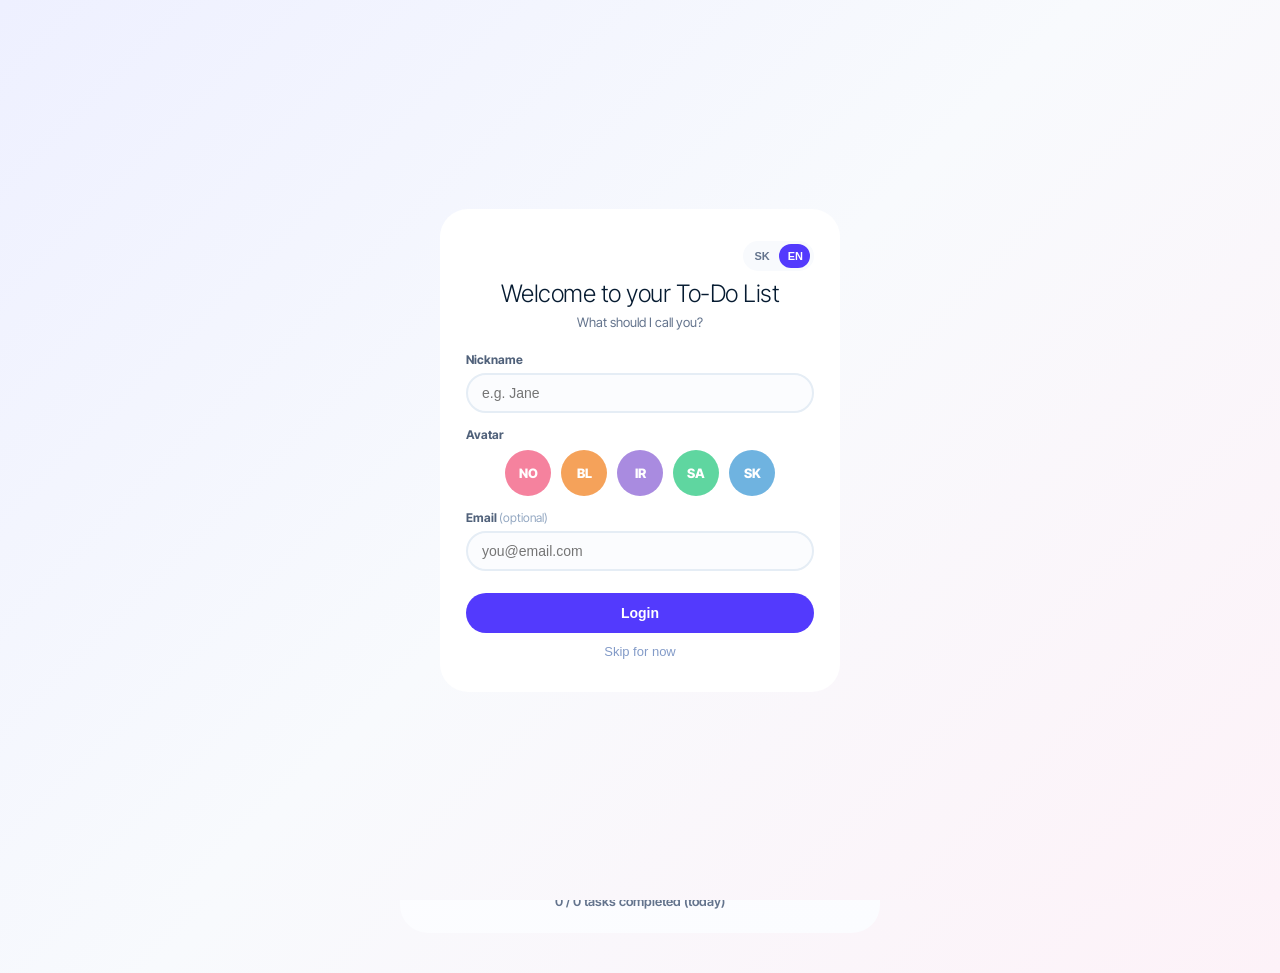
==== todo-tracker/html/index.html @ 7a8f99da "Add a "+ Add task" button to the Calendar day preview Selecting a day in Calendar view previously on" ====
<!DOCTYPE html>
<html lang="sk">
<head>
<meta charset="UTF-8">
<meta name="viewport" content="width=device-width, initial-scale=1.0">
<title>To-Do List</title>
<link rel="icon" type="image/svg+xml" href="favicon.svg">
<link rel="preconnect" href="https://fonts.googleapis.com">
<link rel="preconnect" href="https://fonts.gstatic.com" crossorigin>
<link href="https://fonts.googleapis.com/css2?family=Inter+Tight:wght@300;400;500;600;700&display=swap" rel="stylesheet">
<link rel="stylesheet" href="../css/style.css">
</head>
<body>

<!-- Uvítacia obrazovka - zobrazí sa vždy pri otvorení appky -->
<div class="welcome-overlay" id="welcomeOverlay">
  <div class="welcome-card">
    <div class="lang-toggle lang-toggle-welcome">
      <button type="button" class="lang-btn" data-lang="sk">SK</button>
      <button type="button" class="lang-btn active" data-lang="en">EN</button>
    </div>
    <div class="welcome-avatar-preview empty" id="welcomeAvatarPreview"></div>
    <h2 data-i18n="welcomeTitle">Vitaj v To-Do zozname</h2>
    <p data-i18n="welcomeSubtitle">Ako ťa mám volať?</p>

    <div class="recent-logins" id="recentLoginsBox" style="display:none;">
      <div class="recent-logins-label" data-i18n="recentLogins">Posledné prihlásenia</div>
      <div class="recent-logins-list" id="recentLoginsList"></div>
    </div>

    <div class="field-label" data-i18n="fieldNickname">Prezývka</div>
    <input type="text" class="text-field" id="welcomeNickname" data-i18n-placeholder="nicknamePlaceholder" placeholder="napr. Janka">

    <div class="field-label" data-i18n="fieldAvatar">Postavička</div>
    <div class="avatar-options" id="welcomeAvatarOptions"></div>

    <div class="field-label"><span data-i18n="fieldEmail">Email</span> <span class="optional-tag" data-i18n="optionalTag">(voliteľné)</span></div>
    <input type="email" class="text-field" id="welcomeEmail" data-i18n-placeholder="emailPlaceholder" placeholder="tvoj@email.sk">

    <button class="primary-btn" id="welcomeContinueBtn" data-i18n="continueBtn">Pokračovať</button>
    <button class="text-link-btn" id="welcomeSkipBtn" data-i18n="skipBtn">Preskočiť zatiaľ</button>
  </div>
</div>

<div class="app">
  <div class="top-bar">
    <div class="top-bar-profile">
      <div class="top-bar-avatar" id="topBarAvatar">TY</div>
      <div class="top-bar-greeting"><span data-i18n="greetingHi">Ahoj</span><strong id="topBarName">Ty</strong></div>
    </div>
    <div class="lang-toggle" id="langToggle">
      <button type="button" class="lang-btn active" data-lang="sk">SK</button>
      <button type="button" class="lang-btn" data-lang="en">EN</button>
    </div>
    <div class="burger-wrap">
      <button class="burger-btn" id="burgerBtn"><span></span><span></span><span></span></button>
      <div class="burger-menu" id="burgerMenu">
        <button type="button" class="burger-menu-item" id="menuProfileBtn" data-i18n="menuMyProfile">Môj profil</button>
        <button type="button" class="burger-menu-item" id="menuLogoutBtn" data-i18n="menuLogout">Odhlásiť sa</button>
      </div>
    </div>
  </div>

  <h1 data-i18n="appTitle">Môj To-Do zoznam</h1>

  <div class="tabs">
    <button class="tab-btn active" data-tab="list" data-i18n="tabList">Zoznam</button>
    <button class="tab-btn" data-tab="calendar" data-i18n="tabCalendar">Kalendár</button>
    <button class="tab-btn" data-tab="badges" data-i18n="tabBadges">Prehľad</button>
  </div>

  <div class="view active" id="view-list">
    <div class="input-row">
      <input type="text" id="taskInput" data-i18n-placeholder="taskInputPlaceholder" placeholder="Napíš novú úlohu...">
      <button type="button" class="mic-btn" id="micBtn" data-i18n-title="micTitle" title="Hlasové pridanie úlohy">
        <svg viewBox="0 0 24 24"><path d="M12 15a3 3 0 0 0 3-3V6a3 3 0 0 0-6 0v6a3 3 0 0 0 3 3z"/><path d="M19 11a7 7 0 0 1-14 0"/><line x1="12" y1="18" x2="12" y2="22"/></svg>
      </button>
      <input type="date" id="dateInput">
    </div>

    <button type="button" class="more-options-toggle" id="moreOptionsToggle" data-i18n="moreOptionsShow">+ Priorita, tag, poznámka</button>

    <div class="more-options" id="moreOptionsBox">
      <div class="more-options-row">
        <select class="priority-select" id="prioritySelect">
          <option value="low" data-i18n="priorityLow">Nízka priorita</option>
          <option value="medium" selected data-i18n="priorityMedium">Stredná priorita</option>
          <option value="high" data-i18n="priorityHigh">Vysoká priorita</option>
        </select>
        <input type="text" class="tag-input" id="tagInput" data-i18n-placeholder="tagPlaceholder" placeholder="Tag (napr. práca)">
      </div>
      <textarea class="notes-textarea" id="notesInput" data-i18n-placeholder="notesPlaceholder" placeholder="Poznámka k úlohe (voliteľné)"></textarea>
    </div>

    <div class="recurrence-row">
      <select class="recurrence-select" id="recurrenceSelect">
        <option value="none" data-i18n="recurrenceNone">Bez opakovania</option>
        <option value="daily" data-i18n="recurrenceDaily">Každý deň</option>
        <option value="weekly" data-i18n="recurrenceWeekly">Raz týždenne (rovnaký deň)</option>
        <option value="custom" data-i18n="recurrenceCustom">Vlastné dni</option>
      </select>
    </div>

    <div class="custom-days-row" id="customDaysRow">
      <button type="button" class="day-chip" data-day="1" data-i18n="dayMon">Po</button>
      <button type="button" class="day-chip" data-day="2" data-i18n="dayTue">Ut</button>
      <button type="button" class="day-chip" data-day="3" data-i18n="dayWed">St</button>
      <button type="button" class="day-chip" data-day="4" data-i18n="dayThu">Št</button>
      <button type="button" class="day-chip" data-day="5" data-i18n="dayFri">Pi</button>
      <button type="button" class="day-chip" data-day="6" data-i18n="daySat">So</button>
      <button type="button" class="day-chip" data-day="0" data-i18n="daySun">Ne</button>
    </div>

    <button id="addBtn" data-i18n="addBtn">Pridať</button>

    <div class="quick-suggestions" id="quickSuggestions"></div>

    <div class="custom-chip-form" id="customChipForm">
      <input type="text" class="subtask-add-input" id="customChipInput" data-i18n-placeholder="customChipPlaceholder" placeholder="napr. Zalej kvety">
      <select class="edit-priority-select" id="customChipPrioritySelect">
        <option value="low" data-i18n="priorityLow">Nízka priorita</option>
        <option value="medium" selected data-i18n="priorityMedium">Stredná priorita</option>
        <option value="high" data-i18n="priorityHigh">Vysoká priorita</option>
      </select>
      <button type="button" class="subtask-add-btn" id="customChipSaveBtn" data-i18n="subtaskAdd">Pridať</button>
      <button type="button" class="text-link-btn custom-chip-cancel-btn" id="customChipCancelBtn" data-i18n="cancelBtn">Zrušiť</button>
    </div>

    <div class="search-row">
      <input type="text" class="search-input" id="searchInput" data-i18n-placeholder="searchPlaceholder" placeholder="Hľadať v úlohách...">
    </div>

    <div class="day-nav" id="dayNav">
      <button type="button" id="prevDayBtn" data-i18n-arialabel="prevDay" aria-label="Predchádzajúci deň">‹</button>
      <span id="dayNavLabel">Dnes</span>
      <button type="button" id="nextDayBtn" data-i18n-arialabel="nextDay" aria-label="Nasledujúci deň">›</button>
    </div>

    <div class="filters-row">
      <div class="filters">
        <button class="filter-btn active" data-filter="all" data-i18n="filterAll">Všetky</button>
        <button class="filter-btn" data-filter="active" data-i18n="filterActive">Aktívne</button>
        <button class="filter-btn" data-filter="done" data-i18n="filterDone">Hotové</button>
      </div>

      <div class="advanced-filter-wrap">
        <button type="button" class="advanced-filter-btn" id="advancedFilterBtn" data-i18n-title="advancedFilterTitle" title="Ďalšie filtre">
          <svg viewBox="0 0 16 16" fill="currentColor"><path d="M1.5 1.5A.5.5 0 0 1 2 1h12a.5.5 0 0 1 .5.5v2a.5.5 0 0 1-.128.334L10 8.692V13.5a.5.5 0 0 1-.342.474l-3 1A.5.5 0 0 1 6 14.5V8.692L1.628 3.834A.5.5 0 0 1 1.5 3.5v-2z"/></svg>
          <span class="filter-badge" id="filterBadgeCount" style="display:none;"></span>
        </button>

        <div class="advanced-filter-menu" id="advancedFilterMenu">
          <div class="filter-section-title" data-i18n="filterSortLabel">Zoradenie</div>
          <div class="filter-sort-options" id="filterSortOptions">
            <button type="button" class="filter-sort-btn" data-sort="newest" data-i18n="sortNewest">Najnovšie</button>
            <button type="button" class="filter-sort-btn" data-sort="oldest" data-i18n="sortOldest">Najstaršie</button>
          </div>

          <div class="filter-section-title" data-i18n="filterPriorityLabel">Priorita</div>
          <div class="filter-checkbox-list" id="filterPriorityOptions">
            <label class="filter-checkbox-row"><input type="checkbox" value="high"><span data-i18n="priorityHigh">Vysoká priorita</span></label>
            <label class="filter-checkbox-row"><input type="checkbox" value="medium"><span data-i18n="priorityMedium">Stredná priorita</span></label>
            <label class="filter-checkbox-row"><input type="checkbox" value="low"><span data-i18n="priorityLow">Nízka priorita</span></label>
          </div>

          <div class="filter-section-title" data-i18n="filterTagsLabel">Tagy</div>
          <div class="filter-checkbox-list" id="filterTagOptions"></div>

          <button type="button" class="filter-clear-btn" id="filterClearBtn" data-i18n="clearFiltersBtn">Zrušiť filtre</button>
        </div>
      </div>
    </div>

    <div class="bulk-actions">
      <button type="button" class="bulk-btn" id="bulkAllBtn" data-i18n="bulkAllBtn">Všetky</button>
      <span class="bulk-divider">/</span>
      <button type="button" class="bulk-btn" id="bulkNoneBtn" data-i18n="bulkNoneBtn">Žiadne</button>
    </div>

    <ul id="taskList"></ul>

    <div class="stats" id="stats"></div>
  </div>

  <div class="view" id="view-calendar">
    <div class="cal-header">
      <button id="prevMonth">‹</button>
      <span id="calMonthLabel"></span>
      <button id="nextMonth">›</button>
    </div>
    <div class="cal-grid" id="calGrid"></div>
    <div class="cal-legend">
      <span><span class="legend-dot" style="background:#a8e6c9;"></span><span data-i18n="calLegendFull">Celý deň splnený</span></span>
      <span><span class="legend-dot" style="background:#e8e9ff;"></span><span data-i18n="calLegendPartial">Čiastočne splnený</span></span>
    </div>

    <div class="cal-day-preview" id="calDayPreview">
      <div class="cal-day-preview-header">
        <div class="cal-day-preview-label" id="calDayPreviewLabel"></div>
        <button type="button" class="cal-day-add-btn" id="calDayAddBtn" data-i18n="calAddTask">+ Pridať úlohu</button>
      </div>
      <ul class="cal-day-preview-list" id="calDayPreviewList"></ul>
    </div>
  </div>

  <div class="view" id="view-badges">
    <div class="rings-summary">
      <svg viewBox="0 0 96 96">
        <circle class="ring-track" cx="48" cy="48" r="42" stroke="#d7f5e6" />
        <circle class="ring-progress" id="ringToday" cx="48" cy="48" r="42" stroke="#2ecc82" />
        <circle class="ring-track" cx="48" cy="48" r="30" stroke="#ffe9d6" />
        <circle class="ring-progress" id="ringStreak" cx="48" cy="48" r="30" stroke="#f5a25a" />
        <circle class="ring-track" cx="48" cy="48" r="18" stroke="#e6ddfa" />
        <circle class="ring-progress" id="ringTotal" cx="48" cy="48" r="18" stroke="#a98be0" />
      </svg>
      <div class="rings-legend">
        <div class="rings-legend-item">
          <span class="rings-legend-dot" style="background:#2ecc82;"></span>
          <span data-i18n="ringsToday">Dnešné úlohy</span>
          <span class="rings-legend-value" id="legendToday">0/0</span>
        </div>
        <div class="rings-legend-item">
          <span class="rings-legend-dot" style="background:#f5a25a;"></span>
          <span data-i18n="ringsStreak">Séria dní v rade</span>
          <span class="rings-legend-value" id="legendStreak">0</span>
        </div>
        <div class="rings-legend-item">
          <span class="rings-legend-dot" style="background:#a98be0;"></span>
          <span data-i18n="ringsTotal">Splnené spolu</span>
          <span class="rings-legend-value" id="legendTotal">0</span>
        </div>
      </div>
    </div>
    <p class="rings-note" data-i18n="ringsNote">Séria dní v rade = koľko dní po sebe máš úplne všetky úlohy splnené.</p>

    <div class="success-stats">
      <div class="success-card">
        <div class="success-value" id="weeklySuccessValue">–</div>
        <div class="success-label" data-i18n="successWeekly">Úspešnosť za týždeň</div>
      </div>
      <div class="success-card">
        <div class="success-value" id="monthlySuccessValue">–</div>
        <div class="success-label" data-i18n="successMonthly">Úspešnosť za mesiac</div>
      </div>
    </div>

    <div class="badges-grid" id="badgesGrid"></div>

    <div class="heatmap-section">
      <div class="heatmap-title" data-i18n="heatmapTitle">Aktivita za posledných 14 dní</div>
      <div class="heatmap-subtitle" data-i18n="heatmapSubtitle">Výška stĺpca = koľko % úloh si v ten deň splnila.</div>

      <div class="activity-chart" id="activityChart"></div>
      <div class="activity-labels" id="activityLabels"></div>

      <div class="heatmap-legend">
        <span data-i18n="heatmapLess">menej</span>
        <span class="activity-bar" style="height:12px;"></span>
        <span class="activity-bar level-1" style="height:12px;"></span>
        <span class="activity-bar level-2" style="height:12px;"></span>
        <span class="activity-bar level-3" style="height:12px;"></span>
        <span data-i18n="heatmapMore">viac</span>
      </div>
    </div>
  </div>
</div>

<!-- Settings panel - otvára sa cez burger menu -->
<div class="settings-overlay" id="settingsOverlay">
  <div class="settings-panel">
    <div class="settings-header">
      <h3 data-i18n="settingsTitle">Nastavenia profilu</h3>
      <button class="close-btn" id="settingsCloseBtn">✕</button>
    </div>

    <div class="welcome-avatar-preview" id="settingsAvatarPreview" style="margin-top: 14px;">TY</div>

    <div class="field-label" data-i18n="fieldNickname">Prezývka</div>
    <input type="text" class="text-field" id="settingsNickname" data-i18n-placeholder="nicknamePlaceholder" placeholder="napr. Janka">

    <div class="field-label" data-i18n="fieldAvatar">Postavička</div>
    <div class="avatar-options" id="settingsAvatarOptions"></div>

    <div class="field-label"><span data-i18n="fieldBirthday">Dátum narodenia</span> <span class="optional-tag" data-i18n="optionalTag">(voliteľné)</span></div>
    <input type="date" class="text-field" id="settingsBirthday">

    <div class="field-label"><span data-i18n="fieldGender">Pohlavie</span> <span class="optional-tag" data-i18n="optionalTag">(voliteľné)</span></div>
    <div class="gender-options" id="settingsGenderOptions">
      <button type="button" class="gender-btn" data-gender="male" data-i18n="genderMale">Muž</button>
      <button type="button" class="gender-btn" data-gender="female" data-i18n="genderFemale">Žena</button>
    </div>

    <div class="field-label"><span data-i18n="fieldEmail">Email</span> <span class="optional-tag" data-i18n="optionalTag">(voliteľné)</span></div>
    <input type="email" class="text-field" id="settingsEmail" data-i18n-placeholder="emailPlaceholder" placeholder="tvoj@email.sk">

    <button class="primary-btn" id="settingsSaveBtn" data-i18n="settingsSave">Uložiť</button>
  </div>
</div>

<div id="toastContainer"></div>

<!-- Mini animácia pri opätovnom prihlásení už známeho profilu -->
<div class="welcome-back-banner" id="welcomeBackBanner">
  <div class="welcome-back-card">
    <div class="welcome-back-avatar" id="welcomeBackAvatar"></div>
    <div class="welcome-back-text" id="welcomeBackText"></div>
  </div>
</div>

<script src="../js/script.js"></script>

</body>
</html>
---- todo-tracker/css/style.css ----
* {
    box-sizing: border-box;
  }

  /* Jemné, rýchle prechody na všetkých interaktívnych a kartových prvkoch.
     Zámerne krátke (120-180ms) a bez "odrazu", nech appka pôsobí plynulo, nie hravo-prehnane. */
  button, .quick-chip, .day-chip, .filter-btn, .tab-btn, .avatar-option,
  .badge, li.task, .cal-day, .success-card, .recent-login-item,
  .text-field, .search-input, .priority-select, .tag-input, .notes-textarea,
  .recurrence-select {
    transition: background-color 0.15s ease, border-color 0.15s ease,
                color 0.15s ease, transform 0.12s ease, box-shadow 0.15s ease;
  }

  button {
    cursor: pointer;
  }

  button:active {
    transform: scale(0.96);
  }

  .quick-chip:hover, .day-chip:hover {
    transform: translateY(-1px);
  }

  .filter-btn:hover, .tab-btn:hover {
    transform: translateY(-1px);
  }

  li.task:hover {
    border-color: #c7d2e0;
  }

  /* Jemné zjavenie obsahu pri prepnutí záložky */
  .view.active {
    animation: viewFadeIn 0.22s ease;
  }

  @keyframes viewFadeIn {
    from { opacity: 0; transform: translateY(6px); }
    to   { opacity: 1; transform: translateY(0); }
  }

  /* Jemné zjavenie riadku úlohy pri vykreslení zoznamu */
  li.task {
    animation: taskFadeIn 0.2s ease;
  }

  @keyframes taskFadeIn {
    from { opacity: 0; transform: translateY(-3px); }
    to   { opacity: 1; transform: translateY(0); }
  }

  body {
    font-family: 'Inter Tight', 'Segoe UI', Arial, sans-serif;
    background: linear-gradient(135deg, #eef0ff 0%, #f8fafd 50%, #fdf2f8 100%);
    margin: 0;
    padding: 40px 16px;
    display: flex;
    justify-content: center;
    min-height: 100vh;
  }

  .app {
    background: linear-gradient(160deg, #ffffff 0%, #fbfcff 100%);
    width: 100%;
    max-width: 480px;
    border-radius: 28px;
    padding: 24px;
    height: fit-content;
  }

  h1 {
    text-align: center;
    color: #061b31;
    margin-bottom: 20px;
    font-size: 26px;
    font-weight: 300;
    letter-spacing: -0.02em;
  }

  .tabs {
    position: relative;
    display: flex;
    gap: 4px;
    margin-bottom: 20px;
    background: #f8fafd;
    padding: 4px;
    border-radius: 999px;
  }

  .tab-btn {
    position: relative;
    z-index: 1;
    flex: 1;
    min-width: 0;
    padding: 10px 4px;
    border: none;
    background: transparent;
    border-radius: 999px;
    cursor: pointer;
    font-size: 13px;
    font-weight: 600;
    color: #64748d;
    white-space: nowrap;
    overflow: hidden;
    text-overflow: ellipsis;
    transition: all 0.2s;
  }

  @media (max-width: 360px) {
    .tab-btn {
      font-size: 12px;
    }
  }

  .tab-btn.active {
    color: white;
  }

  /* Posuvná "pilulka" - animovaný farebný podklad, ktorý sa pri prepnutí plynulo
     presunie/zmení veľkosť na novo aktívne tlačidlo namiesto okamžitého skoku farby
     na dvoch rôznych tlačidlách naraz. Pozícia/veľkosť sa nastavuje z JS (script.js). */
  .segment-pill {
    position: absolute;
    top: 0;
    left: 0;
    z-index: 0;
    border-radius: 999px;
    background: #533afd;
    opacity: 0;
    pointer-events: none;
    transition: transform 0.28s cubic-bezier(0.4, 0, 0.2, 1),
                width 0.28s cubic-bezier(0.4, 0, 0.2, 1),
                height 0.28s cubic-bezier(0.4, 0, 0.2, 1),
                opacity 0.15s ease;
  }

  .filters .segment-pill {
    background: #ffd6e0;
  }

  .view { display: none; }
  .view.active { display: block; }

  .input-row {
    display: flex;
    flex-wrap: wrap;
    align-items: center;
    gap: 8px;
    margin-bottom: 16px;
  }

  #taskInput {
    flex: 1 1 100%;
    min-width: 0;
    height: 42px;
    padding: 0 14px;
    border: 2px solid #e5edf5;
    border-radius: 20px;
    font-size: 14px;
    background: #fbfcfe;
  }

  #taskInput:focus {
    outline: none;
    border-color: #533afd;
  }

  #dateInput {
    flex: 1 1 auto;
    height: 42px;
    padding: 0 10px;
    border: 2px solid #e5edf5;
    border-radius: 20px;
    font-size: 13px;
    background: #fbfcfe;
    color: #50617a;
  }

  #dateInput:focus {
    outline: none;
    border-color: #533afd;
  }

  #addBtn {
    display: block;
    width: 100%;
    height: 46px;
    background: #a8e6c9;
    color: #1f9d6c;
    border: none;
    padding: 0 18px;
    border-radius: 999px;
    cursor: pointer;
    font-size: 15px;
    font-weight: 700;
    margin: 14px 0 16px;
  }

  #addBtn:hover {
    background: #8fdbb8;
  }

  .filters-row {
    display: flex;
    align-items: center;
    gap: 8px;
    margin-bottom: 16px;
  }

  .filters {
    position: relative;
    display: flex;
    gap: 8px;
    flex: 1;
    min-width: 0;
  }

  /* --- Doplnkový filter (zoradenie, priorita, tagy) --- */
  .advanced-filter-wrap {
    position: relative;
    flex-shrink: 0;
  }

  .advanced-filter-btn {
    position: relative;
    width: 42px;
    height: 42px;
    border: 2px solid #e5edf5;
    background: #fbfcfe;
    border-radius: 14px;
    color: #64748d;
    cursor: pointer;
    display: flex;
    align-items: center;
    justify-content: center;
  }

  .advanced-filter-btn:hover {
    color: #061b31;
  }

  .advanced-filter-btn svg {
    width: 16px;
    height: 16px;
    fill: currentColor;
  }

  .advanced-filter-btn.has-active {
    border-color: #533afd;
    color: #533afd;
  }

  .filter-badge {
    position: absolute;
    top: -4px;
    right: -4px;
    min-width: 16px;
    height: 16px;
    padding: 0 3px;
    border-radius: 999px;
    background: #533afd;
    color: #ffffff;
    font-size: 10px;
    font-weight: 700;
    display: flex;
    align-items: center;
    justify-content: center;
  }

  .advanced-filter-menu {
    display: none;
    position: absolute;
    top: 48px;
    right: 0;
    background: #ffffff;
    border: 1px solid #e5edf5;
    border-radius: 20px;
    padding: 14px;
    min-width: 200px;
    z-index: 150;
    flex-direction: column;
    gap: 4px;
  }

  .advanced-filter-menu.open {
    display: flex;
  }

  .filter-section-title {
    text-align: left;
    font-size: 12px;
    font-weight: 700;
    color: #50617a;
    margin: 14px 0 6px;
  }

  .filter-section-title:first-child {
    margin-top: 0;
  }

  .filter-sort-options {
    display: flex;
    gap: 6px;
  }

  .filter-sort-btn {
    flex: 1;
    padding: 7px 8px;
    border: 2px solid #e5edf5;
    background: #fbfcfe;
    border-radius: 999px;
    cursor: pointer;
    font-size: 11px;
    font-weight: 600;
    color: #64748d;
  }

  .filter-sort-btn.selected {
    background: #533afd;
    border-color: #533afd;
    color: #ffffff;
  }

  .filter-checkbox-list {
    display: flex;
    flex-direction: column;
    gap: 6px;
  }

  .filter-checkbox-row {
    display: flex;
    align-items: center;
    gap: 8px;
    font-size: 13px;
    color: #061b31;
    cursor: pointer;
  }

  .filter-checkbox-row input {
    width: 16px;
    height: 16px;
    accent-color: #533afd;
    cursor: pointer;
    flex-shrink: 0;
  }

  .filter-empty-note {
    font-size: 12px;
    color: #839bc8;
  }

  .filter-clear-btn {
    background: none;
    border: none;
    color: #839bc8;
    font-size: 12px;
    font-weight: 600;
    cursor: pointer;
    text-align: left;
    padding: 10px 0 0;
    margin-top: 6px;
    border-top: 1px solid #e5edf5;
  }

  .filter-clear-btn:hover {
    color: #061b31;
  }

  /* --- Rýchle nápady (quick-add chipy) --- */
  .quick-suggestions {
    display: flex;
    flex-wrap: wrap;
    gap: 6px;
    margin-bottom: 14px;
  }

  .quick-chip {
    background: #f8fafd;
    border: 1px solid #e5edf5;
    color: #50617a;
    font-size: 12px;
    font-weight: 600;
    padding: 6px 10px;
    border-radius: 20px;
    cursor: pointer;
    white-space: nowrap;
  }

  .quick-chip:hover {
    background: #e5edf5;
  }

  .quick-chip-add {
    background: #f8f7ff;
    border-style: dashed;
    border-color: #c9c2fb;
    color: #533afd;
  }

  .quick-chip-add:hover {
    background: #e8e9ff;
  }

  /* Vlastný nápad - obal drží pilulkový vzhľad ako .quick-chip, vnútri je klikateľný
     text (pridá úlohu) a samostatné ✕ tlačidlo (zmaže nápad) - nie je to button v buttone. */
  .quick-chip-wrap {
    display: inline-flex;
    align-items: center;
    gap: 4px;
    background: #f8fafd;
    border: 1px solid #e5edf5;
    border-radius: 20px;
    padding: 6px 6px 6px 10px;
  }

  .quick-chip-wrap:hover {
    background: #e5edf5;
  }

  .quick-chip-label {
    font-size: 12px;
    font-weight: 600;
    color: #50617a;
    cursor: pointer;
    white-space: nowrap;
  }

  .quick-chip-delete {
    background: none;
    border: none;
    color: #839bc8;
    font-size: 11px;
    line-height: 1;
    cursor: pointer;
    padding: 3px;
    border-radius: 50%;
  }

  .quick-chip-delete:hover {
    background: #ffe1e6;
    color: #d64550;
  }

  .custom-chip-form {
    display: none;
    align-items: center;
    flex-wrap: wrap;
    gap: 6px;
    margin-bottom: 14px;
  }

  .custom-chip-form.visible {
    display: flex;
  }

  .custom-chip-form .subtask-add-input {
    flex: 1;
    min-width: 140px;
  }

  .custom-chip-form .edit-priority-select {
    flex: 0 1 auto;
  }

  .custom-chip-cancel-btn {
    margin-top: 0;
  }

  /* --- Opakovanie úlohy --- */
  .recurrence-row {
    display: flex;
    gap: 8px;
    margin-bottom: 10px;
  }

  .recurrence-select {
    flex: 1;
    padding: 9px 10px;
    border: 2px solid #e5edf5;
    border-radius: 20px;
    font-size: 13px;
    background: #fbfcfe;
    color: #50617a;
  }

  .recurrence-select:focus {
    outline: none;
    border-color: #533afd;
  }

  .custom-days-row {
    display: none;
    flex-wrap: wrap;
    gap: 6px;
    margin-bottom: 14px;
  }

  .custom-days-row.visible {
    display: flex;
  }

  .day-chip {
    width: 42px;
    height: 42px;
    border-radius: 14px;
    border: 2px solid #e5edf5;
    background: #fbfcfe;
    color: #64748d;
    font-size: 12px;
    font-weight: 700;
    cursor: pointer;
  }

  .day-chip.selected {
    background: #533afd;
    border-color: #533afd;
    color: #ffffff;
  }

  .filter-btn {
    position: relative;
    z-index: 1;
    flex: 1;
    padding: 8px;
    border: 2px solid #e5edf5;
    background: #fbfcfe;
    border-radius: 999px;
    cursor: pointer;
    font-size: 13px;
    color: #64748d;
    font-weight: 600;
  }

  .filter-btn.active {
    background: transparent;
    color: #b5495b;
    border-color: transparent;
  }

  /* --- Hromadné označenie/zrušenie zobrazených úloh --- */
  .bulk-actions {
    display: flex;
    align-items: center;
    justify-content: flex-end;
    gap: 4px;
    margin-bottom: 8px;
  }

  .bulk-btn {
    background: none;
    border: none;
    color: #64748d;
    font-size: 11px;
    font-weight: 700;
    cursor: pointer;
    padding: 6px 8px;
    border-radius: 999px;
  }

  .bulk-btn:hover {
    background: #f8fafd;
    color: #061b31;
  }

  .bulk-btn:disabled {
    color: #a8b7cc;
    cursor: not-allowed;
    background: none;
  }

  .bulk-divider {
    color: #a8b7cc;
    font-size: 11px;
    font-weight: 700;
  }

  ul#taskList {
    list-style: none;
    padding: 0;
    margin: 0;
  }

  li.task {
    display: flex;
    align-items: center;
    gap: 10px;
    padding: 12px 10px;
    border-radius: 16px;
    margin-bottom: 8px;
    background: #f8fafd;
    border: 1px solid #e5edf5;
  }

  li.task.done {
    background: #eafaf3;
    border-color: #c8f2e0;
  }

  li.task.done .task-text {
    text-decoration: line-through;
    color: #7ec9a8;
  }

  .task-text {
    flex: 1;
    min-width: 90px;
    font-size: 14px;
    word-break: break-word;
    color: #061b31;
  }

  .checkbox {
    width: 24px;
    height: 24px;
    cursor: pointer;
    accent-color: #a8e6c9;
    flex-shrink: 0;
  }

  .delete-btn {
    background: none;
    border: none;
    color: #f4a6b7;
    cursor: pointer;
    font-size: 18px;
    padding: 8px 10px;
  }

  .delete-btn:hover {
    color: #e8798f;
  }

  .empty-msg {
    text-align: center;
    color: #839bc8;
    font-size: 14px;
    padding: 24px 0;
  }

  .stats {
    margin-top: 16px;
    text-align: center;
    font-size: 13px;
    color: #64748d;
    font-weight: 600;
  }

  .cal-header {
    display: flex;
    align-items: center;
    justify-content: space-between;
    margin-bottom: 16px;
  }

  .cal-header button {
    border: none;
    background: #f8fafd;
    color: #64748d;
    width: 40px;
    height: 40px;
    border-radius: 14px;
    cursor: pointer;
    font-size: 16px;
    font-weight: 700;
  }

  .cal-header button:hover {
    background: #e5edf5;
  }

  #calMonthLabel {
    font-weight: 700;
    color: #64748d;
    font-size: 15px;
  }

  .cal-grid {
    display: grid;
    grid-template-columns: repeat(7, 1fr);
    gap: 6px;
  }

  .cal-dow {
    text-align: center;
    font-size: 11px;
    color: #839bc8;
    font-weight: 700;
    padding-bottom: 4px;
  }

  .cal-day {
    aspect-ratio: 1;
    display: flex;
    align-items: center;
    justify-content: center;
    border-radius: 14px;
    font-size: 13px;
    font-weight: 600;
    color: #50617a;
    background: #f8fafd;
    border: 1px solid #e5edf5;
    position: relative;
    cursor: pointer;
  }

  .cal-day:hover {
    background: #e5edf5;
  }

  .cal-day.empty {
    background: transparent;
    border: none;
    cursor: default;
  }

  .cal-day.empty:hover {
    background: transparent;
  }

  .cal-day.today {
    border: 2px solid #533afd;
  }

  .cal-day.selected {
    box-shadow: 0 0 0 2px #64748d inset;
  }

  .cal-day.all-done {
    background: #a8e6c9;
    color: #1f9d6c;
    border-color: #a8e6c9;
  }

  .cal-day.partial {
    background: #e8e9ff;
    color: #533afd;
    border-color: #e8e9ff;
  }

  .cal-legend {
    display: flex;
    justify-content: center;
    gap: 16px;
    margin-top: 16px;
    font-size: 12px;
    color: #64748d;
  }

  .legend-dot {
    display: inline-block;
    width: 10px;
    height: 10px;
    border-radius: 3px;
    margin-right: 4px;
    vertical-align: middle;
  }

  /* --- Náhľad úloh pre vybraný deň v Calendar view (len na čítanie, klik prenesie do Zoznamu) --- */
  .cal-day-preview {
    display: none;
    margin-top: 18px;
    scroll-margin-top: 16px;
  }

  .cal-day-preview.visible {
    display: block;
  }

  .cal-day-preview-header {
    display: flex;
    align-items: center;
    justify-content: space-between;
    gap: 8px;
    margin-bottom: 8px;
  }

  .cal-day-preview-label {
    font-size: 13px;
    font-weight: 700;
    color: #64748d;
  }

  .cal-day-add-btn {
    background: #533afd;
    color: #ffffff;
    border: none;
    padding: 6px 12px;
    border-radius: 999px;
    font-size: 12px;
    font-weight: 700;
    cursor: pointer;
    flex-shrink: 0;
  }

  .cal-day-add-btn:hover {
    background: #4930d1;
  }

  .cal-day-preview-list {
    list-style: none;
    padding: 0;
    margin: 0;
    display: flex;
    flex-direction: column;
    gap: 6px;
  }

  .cal-day-preview-item {
    position: relative;
    padding: 7px 10px 7px 14px;
    border-radius: 14px;
    background: #f8fafd;
    border: 1px solid #e5edf5;
    font-size: 13px;
    color: #061b31;
    cursor: pointer;
    white-space: nowrap;
    overflow: hidden;
    text-overflow: ellipsis;
  }

  .cal-day-preview-item:hover {
    background: #e5edf5;
  }

  .cal-day-preview-item::before {
    content: '';
    position: absolute;
    left: 0;
    top: 6px;
    bottom: 6px;
    width: 4px;
    border-radius: 2px;
    background: #c7d2e0;
  }

  .cal-day-preview-item.priority-high::before { background: #7c3aed; }
  .cal-day-preview-item.priority-medium::before { background: #a78bfa; }
  .cal-day-preview-item.priority-low::before { background: #ddd6fe; }

  .cal-day-preview-item.done {
    text-decoration: line-through;
    color: #7ec9a8;
  }

  .cal-day-preview-empty {
    text-align: center;
    color: #839bc8;
    font-size: 13px;
    padding: 10px 0;
  }

  /* --- Odznaky: kruhové "rings" v štýle Activity --- */

  .rings-summary {
    display: flex;
    align-items: center;
    gap: 20px;
    background: #f8fafd;
    border: 1px solid #e5edf5;
    border-radius: 24px;
    padding: 20px;
    margin-bottom: 22px;
  }

  .rings-summary svg {
    width: 96px;
    height: 96px;
    flex-shrink: 0;
    transform: rotate(-90deg);
  }

  .ring-track {
    fill: none;
    stroke-width: 8;
  }

  .ring-progress {
    fill: none;
    stroke-width: 8;
    stroke-linecap: round;
    transition: stroke-dashoffset 0.6s ease;
  }

  .rings-legend {
    display: flex;
    flex-direction: column;
    gap: 8px;
    font-size: 12px;
  }

  .rings-legend-item {
    display: flex;
    align-items: center;
    gap: 8px;
    color: #64748d;
    font-weight: 600;
  }

  .rings-legend-dot {
    width: 9px;
    height: 9px;
    border-radius: 50%;
    flex-shrink: 0;
  }

  .rings-legend-value {
    margin-left: auto;
    color: #64748d;
    font-weight: 700;
  }

  .badges-grid {
    display: grid;
    grid-template-columns: repeat(3, 1fr);
    gap: 12px;
    margin-bottom: 24px;
  }

  .badge {
    background: #f8fafd;
    border: 1px solid #e5edf5;
    border-radius: 20px;
    padding: 14px 6px 12px;
    text-align: center;
  }

  .badge.unlocked {
    background: #fffdfa;
    border-color: #e5edf5;
  }

  .badge-ring {
    width: 54px;
    height: 54px;
    margin: 0 auto 8px;
    position: relative;
  }

  .badge-ring svg {
    width: 100%;
    height: 100%;
    transform: rotate(-90deg);
  }

  .badge-ring-value {
    position: absolute;
    inset: 0;
    display: flex;
    align-items: center;
    justify-content: center;
    font-size: 12px;
    font-weight: 800;
    color: #50617a;
  }

  .badge.unlocked .badge-ring-value {
    color: #ffffff;
  }

  .ring-check-circle {
    width: 34px;
    height: 34px;
    border-radius: 50%;
    display: flex;
    align-items: center;
    justify-content: center;
  }

  .check-icon {
    width: 16px;
    height: 16px;
    fill: none;
    stroke: #ffffff;
    stroke-width: 3;
    stroke-linecap: round;
    stroke-linejoin: round;
  }

  .badge-name {
    font-size: 11px;
    font-weight: 700;
    color: #64748d;
  }

  .badge:not(.unlocked) .badge-name {
    color: #839bc8;
  }

  .badge-desc {
    font-size: 10px;
    color: #64748d;
    margin-top: 2px;
  }

  /* --- Welcome obrazovka --- */
  .welcome-overlay {
    position: fixed;
    inset: 0;
    background: linear-gradient(135deg, #eef0ff 0%, #f8fafd 50%, #fdf2f8 100%);
    display: flex;
    align-items: center;
    justify-content: center;
    z-index: 100;
    padding: 20px;
  }

  .welcome-card {
    background: #ffffff;
    border-radius: 28px;
    padding: 32px 26px;
    width: 100%;
    max-width: 400px;
    max-height: calc(100vh - 40px);
    overflow-y: auto;
    text-align: center;
  }

  .welcome-card h2 {
    color: #061b31;
    font-size: 24px;
    font-weight: 300;
    letter-spacing: -0.02em;
    margin: 0 0 6px;
  }

  .welcome-card p {
    color: #64748d;
    font-size: 13px;
    margin: 0 0 22px;
  }

  /* Kým si nevyberieš postavičku, kruh sa vôbec nezobrazuje - žiadne "TY" naprázdno */
  .welcome-avatar-preview.empty {
    display: none;
  }

  .welcome-avatar-preview {
    width: 64px;
    height: 64px;
    border-radius: 50%;
    margin: 0 auto 20px;
    display: flex;
    align-items: center;
    justify-content: center;
    color: #ffffff;
    font-size: 24px;
    font-weight: 800;
    transition: background 0.2s;
    overflow: hidden;
  }

  .welcome-avatar-preview img, .top-bar-avatar img {
    width: 100%;
    height: 100%;
    border-radius: 50%;
    object-fit: cover;
    display: block;
  }

  .field-label {
    text-align: left;
    font-size: 12px;
    font-weight: 700;
    color: #50617a;
    margin-bottom: 6px;
    margin-top: 14px;
  }

  .field-label:first-of-type {
    margin-top: 0;
  }

  .text-field {
    width: 100%;
    padding: 10px 14px;
    border: 2px solid #e5edf5;
    border-radius: 20px;
    font-size: 14px;
    background: #fbfcfe;
    color: #061b31;
  }

  .text-field:focus {
    outline: none;
    border-color: #533afd;
  }

  .optional-tag {
    font-weight: 400;
    color: #94a8c2;
    text-transform: none;
  }

  .primary-btn {
    width: 100%;
    background: #533afd;
    color: #ffffff;
    border: none;
    padding: 12px;
    border-radius: 999px;
    font-size: 14px;
    font-weight: 700;
    cursor: pointer;
    margin-top: 22px;
  }

  .primary-btn:hover {
    background: #7389ff;
  }

  .text-link-btn {
    background: none;
    border: none;
    color: #839bc8;
    font-size: 13px;
    cursor: pointer;
    margin-top: 10px;
  }

  /* --- Top bar s avatarom a burger menu --- */
  .top-bar {
    display: flex;
    align-items: center;
    justify-content: flex-end;
    gap: 10px;
    margin-bottom: 18px;
  }

  .top-bar-profile {
    display: none; /* Pozdrav "Ahoj, meno" je zatiaľ schovaný - dá sa kedykoľvek vrátiť */
  }

  .top-bar-avatar {
    width: 38px;
    height: 38px;
    border-radius: 50%;
    display: flex;
    align-items: center;
    justify-content: center;
    color: #ffffff;
    font-weight: 800;
    font-size: 15px;
    flex-shrink: 0;
    overflow: hidden;
  }

  .top-bar-greeting {
    font-size: 13px;
    color: #50617a;
    display: flex;
    align-items: baseline;
    gap: 4px;
    min-width: 0;
    overflow: hidden;
  }

  .top-bar-greeting strong {
    color: #64748d;
    font-size: 15px;
    font-weight: 800;
    overflow: hidden;
    text-overflow: ellipsis;
    white-space: nowrap;
    min-width: 0;
  }

  .burger-btn {
    width: 42px;
    height: 42px;
    border-radius: 14px;
    border: none;
    background: #f8fafd;
    cursor: pointer;
    display: flex;
    flex-direction: column;
    align-items: center;
    justify-content: center;
    gap: 4px;
    flex-shrink: 0;
  }

  .burger-btn span {
    width: 16px;
    height: 2px;
    background: #64748d;
    border-radius: 2px;
  }

  /* --- Burger menu (Môj profil / Odhlásiť sa) --- */
  .burger-wrap {
    position: relative;
    flex-shrink: 0;
  }

  .burger-menu {
    display: none;
    position: absolute;
    top: 48px;
    right: 0;
    background: #ffffff;
    border: 1px solid #e5edf5;
    border-radius: 20px;
    padding: 6px;
    min-width: 150px;
    flex-direction: column;
    gap: 2px;
    z-index: 150;
  }

  .burger-menu.open {
    display: flex;
  }

  .burger-menu-item {
    background: none;
    border: none;
    text-align: left;
    padding: 10px 12px;
    border-radius: 14px;
    font-size: 13px;
    font-weight: 600;
    color: #061b31;
    cursor: pointer;
  }

  .burger-menu-item:hover {
    background: #f8fafd;
  }

  /* --- Výber pohlavia v My Profile --- */
  .gender-options {
    position: relative;
    display: flex;
    gap: 8px;
    margin-top: 8px;
  }

  .gender-btn {
    position: relative;
    z-index: 1;
    flex: 1;
    padding: 10px;
    border: 2px solid #e5edf5;
    background: #fbfcfe;
    border-radius: 999px;
    cursor: pointer;
    font-size: 13px;
    font-weight: 600;
    color: #64748d;
  }

  .gender-btn.selected {
    background: transparent;
    border-color: transparent;
    color: #ffffff;
  }

  /* --- Prepínač jazyka SK/EN --- */
  .lang-toggle {
    position: relative;
    display: flex;
    background: #f8fafd;
    border-radius: 999px;
    padding: 3px;
    flex-shrink: 0;
    gap: 2px;
  }

  .lang-btn {
    position: relative;
    z-index: 1;
    border: none;
    background: transparent;
    color: #64748d;
    font-size: 11px;
    font-weight: 700;
    padding: 6px 8px;
    border-radius: 999px;
    cursor: pointer;
  }

  .lang-toggle-welcome {
    width: fit-content;
    margin: 0 0 8px auto;
  }

  .lang-btn.active {
    color: #ffffff;
  }

  /* --- Settings panel (nastavenia) --- */
  .settings-overlay {
    position: fixed;
    inset: 0;
    background: rgba(107, 91, 149, 0.25);
    display: none;
    align-items: flex-end;
    justify-content: center;
    z-index: 200;
  }

  .settings-overlay.open {
    display: flex;
  }

  .settings-panel {
    background: #ffffff;
    width: 100%;
    max-width: 480px;
    max-height: 90vh;
    overflow-y: auto;
    border-radius: 28px 28px 0 0;
    padding: 24px;
  }

  .settings-header {
    display: flex;
    align-items: center;
    justify-content: space-between;
    margin-bottom: 4px;
  }

  .settings-header h3 {
    color: #061b31;
    font-size: 19px;
    font-weight: 300;
    letter-spacing: -0.02em;
    margin: 0;
  }

  .close-btn {
    background: none;
    border: none;
    color: #839bc8;
    font-size: 22px;
    cursor: pointer;
    line-height: 1;
    padding: 10px;
  }

  /* --- Úspešnosť za týždeň / mesiac --- */
  .success-stats {
    display: flex;
    gap: 12px;
    margin-bottom: 22px;
  }

  .success-card {
    flex: 1;
    background: #f8fafd;
    border: 1px solid #e5edf5;
    border-radius: 14px;
    padding: 14px;
    text-align: center;
  }

  .success-value {
    font-size: 26px;
    font-weight: 300;
    color: #061b31;
  }

  .success-label {
    font-size: 11px;
    color: #64748d;
    font-weight: 600;
    margin-top: 2px;
  }

  .rings-note {
    font-size: 11px;
    color: #839bc8;
    text-align: center;
    margin: 10px 0 20px;
  }

  /* --- Hviezdička na dňoch, kde je splnené úplne všetko --- */
  .day-star {
    position: absolute;
    top: -5px;
    right: -5px;
    width: 15px;
    height: 15px;
    animation: starPop 0.35s ease;
  }

  .day-star svg {
    width: 100%;
    height: 100%;
    fill: #f5c344;
    filter: drop-shadow(0 1px 1px rgba(0,0,0,0.15));
  }

  @keyframes starPop {
    0%   { transform: scale(0); opacity: 0; }
    60%  { transform: scale(1.3); opacity: 1; }
    100% { transform: scale(1); opacity: 1; }
  }

  /* --- Animácia pri práve odomknutom odznaku --- */
  @keyframes badgePop {
    0%   { transform: scale(0.85); }
    50%  { transform: scale(1.15); }
    100% { transform: scale(1); }
  }

  .badge.just-unlocked {
    animation: badgePop 0.5s ease;
  }

  /* --- Avatar postavičky na výber --- */
  .avatar-options {
    display: flex;
    justify-content: center;
    gap: 10px;
    margin-top: 8px;
    flex-wrap: wrap;
  }

  .avatar-option {
    width: 46px;
    height: 46px;
    border-radius: 50%;
    cursor: pointer;
    border: 2px solid transparent;
    padding: 2px;
    transition: border-color 0.15s;
    display: flex;
    align-items: center;
    justify-content: center;
    color: #ffffff;
    font-weight: 800;
    font-size: 13px;
  }

  .avatar-option svg, .avatar-option img {
    width: 100%;
    height: 100%;
    border-radius: 50%;
    display: block;
    object-fit: cover;
  }

  .avatar-option.selected {
    border-color: #64748d;
  }

  /* --- Posledné prihlásenia --- */
  .recent-logins {
    margin-bottom: 18px;
  }

  .recent-logins-label {
    font-size: 12px;
    font-weight: 700;
    color: #50617a;
    margin-bottom: 8px;
    text-align: center;
  }

  .recent-logins-list {
    display: flex;
    justify-content: center;
    gap: 12px;
    flex-wrap: wrap;
  }

  .recent-login-item {
    display: flex;
    flex-direction: column;
    align-items: center;
    gap: 4px;
    cursor: pointer;
    width: 56px;
  }

  .recent-login-avatar {
    width: 46px;
    height: 46px;
    border-radius: 50%;
    display: flex;
    align-items: center;
    justify-content: center;
    color: #64748d;
    font-weight: 800;
    font-size: 14px;
  }

  .recent-login-avatar svg, .recent-login-avatar img {
    width: 100%;
    height: 100%;
    border-radius: 50%;
  }

  .recent-login-name {
    font-size: 10px;
    color: #50617a;
    font-weight: 600;
    max-width: 56px;
    overflow: hidden;
    text-overflow: ellipsis;
    white-space: nowrap;
  }

  /* --- Rozšírené možnosti pri pridávaní úlohy (priorita, tag, poznámka) --- */
  .more-options-toggle {
    background: none;
    border: none;
    color: #64748d;
    font-size: 12px;
    font-weight: 700;
    cursor: pointer;
    padding: 4px 0;
    margin-bottom: 10px;
  }

  .more-options {
    display: none;
    margin-bottom: 14px;
  }

  .more-options.visible {
    display: block;
  }

  .more-options-row {
    display: flex;
    gap: 8px;
    margin-bottom: 8px;
  }

  .priority-select, .tag-input {
    flex: 1 1 50%;
    min-width: 0;
    padding: 9px 10px;
    border: 2px solid #e5edf5;
    border-radius: 20px;
    font-size: 13px;
    background: #fbfcfe;
    color: #061b31;
  }

  .priority-select:focus, .tag-input:focus, .notes-textarea:focus {
    outline: none;
    border-color: #533afd;
  }

  .notes-textarea {
    width: 100%;
    padding: 9px 10px;
    border: 2px solid #e5edf5;
    border-radius: 16px;
    font-size: 13px;
    background: #fbfcfe;
    color: #061b31;
    resize: vertical;
    min-height: 44px;
    font-family: inherit;
  }

  /* --- Mikrofón (hlasové pridávanie) --- */
  .mic-btn {
    background: #f8fafd;
    border: none;
    color: #64748d;
    width: 42px;
    height: 42px;
    border-radius: 14px;
    cursor: pointer;
    flex-shrink: 0;
    display: flex;
    align-items: center;
    justify-content: center;
  }

  .mic-btn svg {
    width: 18px;
    height: 18px;
    fill: none;
    stroke: currentColor;
    stroke-width: 2;
    stroke-linecap: round;
    stroke-linejoin: round;
  }

  .mic-btn.listening {
    background: #ffd6e0;
    color: #d9576f;
    animation: micPulse 1s ease-in-out infinite;
  }

  @keyframes micPulse {
    0%, 100% { transform: scale(1); }
    50% { transform: scale(1.1); }
  }

  /* --- Vyhľadávanie --- */
  .search-row {
    margin-bottom: 14px;
  }

  .search-input {
    width: 100%;
    padding: 10px 14px;
    border: 2px solid #e5edf5;
    border-radius: 20px;
    font-size: 14px;
    background: #fbfcfe;
    color: #061b31;
  }

  .search-input:focus {
    outline: none;
    border-color: #533afd;
  }

  /* --- Navigátor dní (Zoznam defaultne zobrazuje len vybraný deň) --- */
  .day-nav {
    display: flex;
    align-items: center;
    justify-content: space-between;
    background: #f8fafd;
    border-radius: 999px;
    padding: 8px 10px;
    margin-bottom: 14px;
  }

  .day-nav.hidden {
    display: none;
  }

  .day-nav button {
    border: none;
    background: #ffffff;
    color: #64748d;
    width: 36px;
    height: 36px;
    border-radius: 999px;
    cursor: pointer;
    font-size: 15px;
    font-weight: 700;
  }

  .day-nav button:hover {
    background: #e5edf5;
    color: #061b31;
  }

  #dayNavLabel {
    font-size: 13px;
    font-weight: 700;
    color: #64748d;
  }

  /* --- Priorita a tag na položke úlohy --- */
  li.task {
    position: relative;
    padding-left: 18px;
    flex-wrap: wrap;
  }

  li.task::before {
    content: '';
    position: absolute;
    left: 0;
    top: 8px;
    bottom: 8px;
    width: 5px;
    border-radius: 3px;
    background: #c7d2e0;
  }

  li.task.priority-high::before { background: #7c3aed; }
  li.task.priority-medium::before { background: #a78bfa; }
  li.task.priority-low::before { background: #ddd6fe; }

  li.task.priority-high:not(.done) { background: #f1effc; }
  li.task.priority-medium:not(.done) { background: #f4f4fe; }
  li.task.priority-low:not(.done) { background: #f7f8fe; }

  .task-main-row {
    display: flex;
    align-items: center;
    flex-wrap: wrap;
    gap: 10px;
    width: 100%;
  }

  /* Zoskupené akčné tlačidlá - na úzkych obrazovkách (dlhý text + tag) sa presunú
     spolu na ďalší riadok namiesto toho, aby sa rozdelili alebo pretiekli mimo karty */
  .task-actions {
    display: flex;
    align-items: center;
    gap: 2px;
    margin-left: auto;
    flex-shrink: 0;
  }

  .task-tag {
    font-size: 10px;
    font-weight: 700;
    color: #533afd;
    background: #e8e9ff;
    padding: 2px 8px;
    border-radius: 10px;
    white-space: nowrap;
  }

  .edit-btn {
    background: none;
    border: none;
    color: #839bc8;
    cursor: pointer;
    padding: 8px;
    flex-shrink: 0;
    display: flex;
    align-items: center;
  }

  .edit-btn:hover {
    color: #50617a;
  }

  .edit-btn svg, .delete-btn svg {
    width: 17px;
    height: 17px;
    fill: currentColor;
    display: block;
  }

  .edit-form {
    display: flex;
    flex-direction: column;
    gap: 8px;
    margin-bottom: 10px;
  }

  .edit-text-input {
    width: 100%;
    padding: 8px 10px;
    border: 2px solid #e5edf5;
    border-radius: 14px;
    font-size: 13px;
    background: #ffffff;
    color: #061b31;
    font-weight: 600;
  }

  .edit-form-row {
    display: flex;
    gap: 8px;
  }

  .edit-priority-select, .edit-tag-input {
    flex: 1 1 50%;
    min-width: 0;
    padding: 7px 8px;
    border: 2px solid #e5edf5;
    border-radius: 14px;
    font-size: 12px;
    background: #ffffff;
    color: #061b31;
  }

  /* Natívny <select> vie na rôznych prehliadačoch/OS (najmä Safari) ignorovať border-radius
     alebo si dokresliť vlastný rámik - vypneme predvolený vzhľad a nahradíme ho vlastnou
     šípkou, nech je zaoblenie vždy rovnaké ako pri ostatných poliach. */
  .recurrence-select, .priority-select, .edit-priority-select {
    appearance: none;
    -webkit-appearance: none;
    -moz-appearance: none;
    background-image: url("data:image/svg+xml,%3Csvg xmlns='http://www.w3.org/2000/svg' viewBox='0 0 12 12'%3E%3Cpath d='M2.5 4.5L6 8l3.5-3.5' stroke='%2364748d' stroke-width='1.5' fill='none' stroke-linecap='round' stroke-linejoin='round'/%3E%3C/svg%3E");
    background-repeat: no-repeat;
    background-position: right 12px center;
    background-size: 11px;
    padding-right: 30px;
  }

  .edit-notes-textarea {
    width: 100%;
    padding: 7px 10px;
    border: 2px solid #e5edf5;
    border-radius: 14px;
    font-size: 12px;
    background: #ffffff;
    color: #061b31;
    resize: vertical;
    min-height: 40px;
    font-family: inherit;
  }

  .edit-form-actions {
    display: flex;
    justify-content: flex-end;
    gap: 8px;
    margin-top: 10px;
  }

  .edit-save-btn {
    background: #ff8a3d;
    color: #ffffff;
    border: none;
    padding: 7px 14px;
    border-radius: 999px;
    font-size: 12px;
    font-weight: 700;
    cursor: pointer;
  }

  .edit-cancel-btn {
    background: #ffffff;
    color: #64748d;
    border: 2px solid #e5edf5;
    padding: 5px 14px;
    border-radius: 999px;
    font-size: 12px;
    font-weight: 700;
    cursor: pointer;
  }

  .task-details {
    width: 100%;
    padding-left: 30px;
    max-height: 0;
    overflow: hidden;
    opacity: 0;
    margin-top: 0;
    transition: max-height 0.3s ease, opacity 0.25s ease, margin-top 0.25s ease;
  }

  .task-details.visible {
    max-height: 600px;
    opacity: 1;
    margin-top: 8px;
  }

  .task-notes {
    font-size: 12px;
    color: #64748d;
    background: #f8fafd;
    padding: 8px 10px;
    border-radius: 8px;
    margin-bottom: 8px;
    white-space: pre-wrap;
  }

  .subtask-list {
    list-style: none;
    padding: 0;
    margin: 0 0 8px;
  }

  .subtask-item {
    display: flex;
    align-items: center;
    gap: 8px;
    padding: 4px 0;
    font-size: 13px;
  }

  .subtask-item.done .subtask-text {
    text-decoration: line-through;
    color: #839bc8;
  }

  .subtask-checkbox {
    width: 20px;
    height: 20px;
    accent-color: #a8e6c9;
    cursor: pointer;
    flex-shrink: 0;
  }

  .subtask-text {
    flex: 1;
    color: #061b31;
  }

  .subtask-delete {
    background: none;
    border: none;
    color: #d3a8c9;
    cursor: pointer;
    font-size: 13px;
    padding: 6px 8px;
  }

  .subtask-add-row {
    display: flex;
    gap: 6px;
  }

  .subtask-add-input {
    flex: 1;
    padding: 6px 10px;
    border: 2px solid #e5edf5;
    border-radius: 14px;
    font-size: 12px;
    background: #ffffff;
  }

  .subtask-add-btn {
    background: #e5edf5;
    color: #64748d;
    border: none;
    padding: 6px 12px;
    border-radius: 999px;
    font-size: 12px;
    font-weight: 700;
    cursor: pointer;
  }

  /* --- Heatmapa aktivity --- */
  .heatmap-section {
    background: #f8fafd;
    border: 1px solid #e5edf5;
    border-radius: 20px;
    padding: 16px;
    margin-bottom: 22px;
  }

  .heatmap-title {
    font-size: 13px;
    font-weight: 700;
    color: #64748d;
    margin-bottom: 4px;
  }

  .heatmap-subtitle {
    font-size: 11px;
    color: #64748d;
    margin-bottom: 18px;
  }

  .activity-chart {
    display: flex;
    align-items: flex-end;
    gap: 5px;
    height: 90px;
  }

  .activity-bar-col {
    flex: 1;
    display: flex;
    flex-direction: column;
    align-items: center;
    height: 100%;
    justify-content: flex-end;
    gap: 6px;
  }

  .activity-bar {
    width: 100%;
    max-width: 16px;
    min-height: 4px;
    border-radius: 5px 5px 2px 2px;
    background: #e5edf5;
    transition: height 0.3s ease;
  }

  .activity-bar.level-1 { background: #cdf3e2; }
  .activity-bar.level-2 { background: #8fdbb8; }
  .activity-bar.level-3 { background: #2ecc82; }

  .activity-bar.today {
    box-shadow: 0 0 0 2px #533afd;
  }

  .activity-labels {
    display: flex;
    gap: 5px;
    margin-top: 6px;
  }

  .activity-label {
    flex: 1;
    text-align: center;
    font-size: 9px;
    color: #839bc8;
    font-weight: 600;
  }

  .activity-label.today {
    color: #64748d;
    font-weight: 800;
  }

  .heatmap-legend {
    display: flex;
    align-items: center;
    justify-content: flex-end;
    gap: 4px;
    margin-top: 14px;
    font-size: 10px;
    color: #839bc8;
  }

  .heatmap-legend .activity-bar {
    width: 12px;
    height: 12px;
    min-height: 0;
    border-radius: 3px;
  }

  /* --- Toast notifikácie (potvrdenie akcie) --- */
  #toastContainer {
    position: fixed;
    left: 50%;
    bottom: 24px;
    transform: translateX(-50%);
    z-index: 300;
    display: flex;
    flex-direction: column;
    align-items: center;
    gap: 8px;
    pointer-events: none;
  }

  .toast {
    background: #061b31;
    color: #ffffff;
    font-size: 13px;
    font-weight: 600;
    padding: 10px 20px;
    border-radius: 999px;
    opacity: 0;
    transform: translateY(10px);
    transition: opacity 0.25s ease, transform 0.25s ease;
    max-width: 85vw;
    text-align: center;
  }

  .toast.visible {
    opacity: 1;
    transform: translateY(0);
  }

  /* --- Mini animácia "vitaj späť" pri prihlásení už známeho profilu --- */
  .welcome-back-banner {
    position: fixed;
    top: 0;
    left: 0;
    right: 0;
    display: flex;
    justify-content: center;
    padding-top: 28px;
    pointer-events: none;
    z-index: 400;
  }

  .welcome-back-card {
    display: flex;
    align-items: center;
    gap: 10px;
    background: #ffffff;
    border: 1px solid #e5edf5;
    border-radius: 999px;
    padding: 8px 20px 8px 8px;
    opacity: 0;
    transform: translateY(-24px) scale(0.9);
    transition: opacity 0.3s ease, transform 0.35s cubic-bezier(.34, 1.56, .64, 1);
  }

  .welcome-back-banner.visible .welcome-back-card {
    opacity: 1;
    transform: translateY(0) scale(1);
  }

  .welcome-back-avatar {
    width: 36px;
    height: 36px;
    border-radius: 50%;
    flex-shrink: 0;
    overflow: hidden;
  }

  .welcome-back-avatar img {
    width: 100%;
    height: 100%;
    object-fit: cover;
    display: block;
  }

  .welcome-back-text {
    font-size: 14px;
    font-weight: 600;
    color: #061b31;
  }
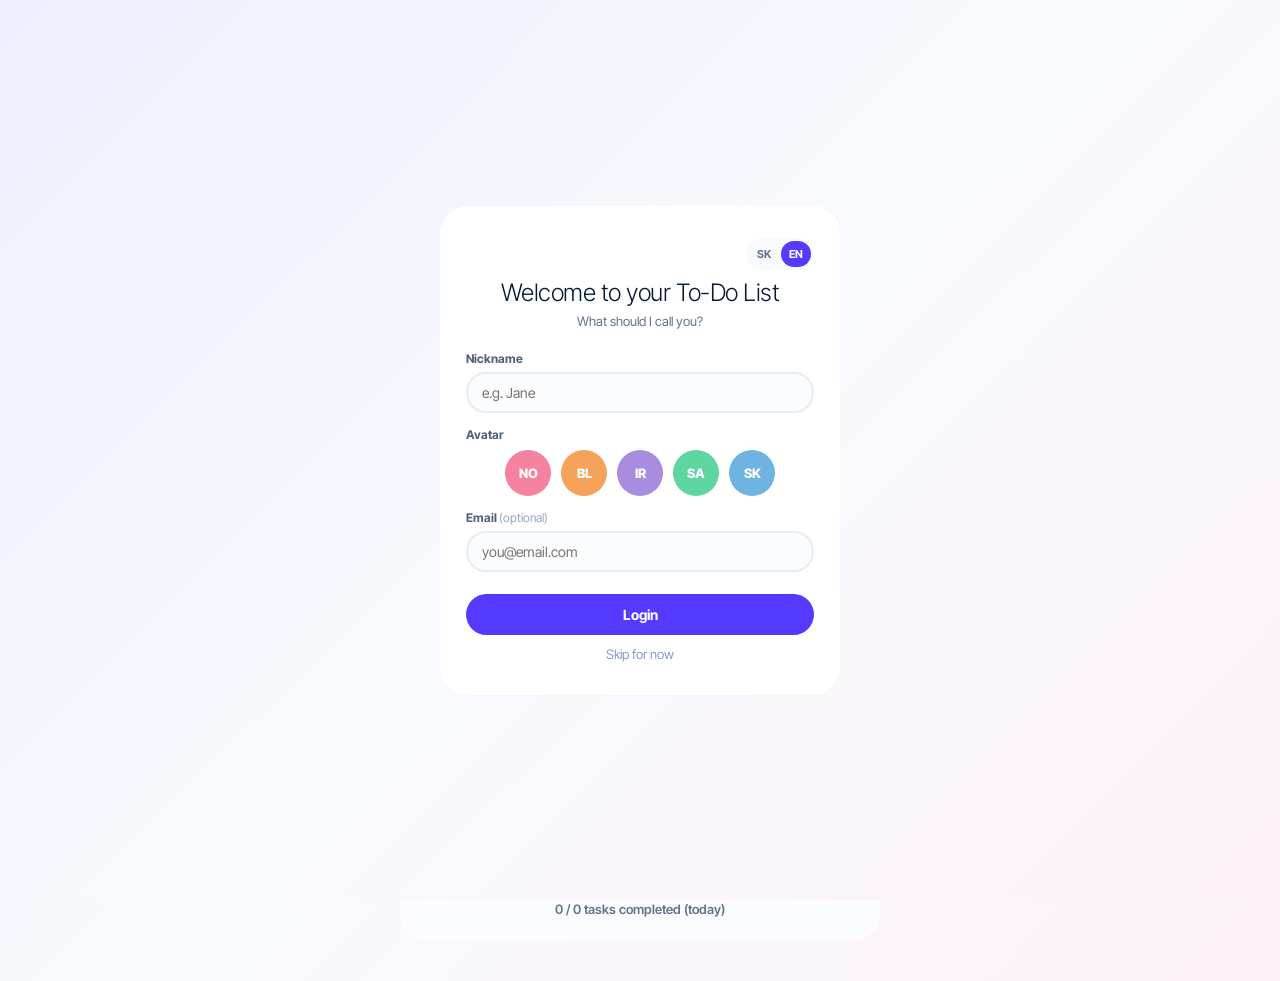
==== commit f7bae1ae: "Replace freeform tags with a fixed set of colored task categories The free-text tag field is now a s" ====
--- a/todo-tracker/html/index.html
+++ b/todo-tracker/html/index.html
@@ -5,6 +5,13 @@
 <meta name="viewport" content="width=device-width, initial-scale=1.0">
 <title>To-Do List</title>
 <link rel="icon" type="image/svg+xml" href="favicon.svg">
+<link rel="manifest" href="manifest.json">
+<link rel="apple-touch-icon" href="apple-touch-icon.png">
+<meta name="theme-color" content="#533afd">
+<meta name="mobile-web-app-capable" content="yes">
+<meta name="apple-mobile-web-app-capable" content="yes">
+<meta name="apple-mobile-web-app-status-bar-style" content="default">
+<meta name="apple-mobile-web-app-title" content="To-Do List">
 <link rel="preconnect" href="https://fonts.googleapis.com">
 <link rel="preconnect" href="https://fonts.gstatic.com" crossorigin>
 <link href="https://fonts.googleapis.com/css2?family=Inter+Tight:wght@300;400;500;600;700&display=swap" rel="stylesheet">
@@ -78,7 +85,7 @@
       <input type="date" id="dateInput">
     </div>
 
-    <button type="button" class="more-options-toggle" id="moreOptionsToggle" data-i18n="moreOptionsShow">+ Priorita, tag, poznámka</button>
+    <button type="button" class="more-options-toggle" id="moreOptionsToggle" data-i18n="moreOptionsShow">+ Priorita, kategória, poznámka</button>
 
     <div class="more-options" id="moreOptionsBox">
       <div class="more-options-row">
@@ -87,7 +94,16 @@
           <option value="medium" selected data-i18n="priorityMedium">Stredná priorita</option>
           <option value="high" data-i18n="priorityHigh">Vysoká priorita</option>
         </select>
-        <input type="text" class="tag-input" id="tagInput" data-i18n-placeholder="tagPlaceholder" placeholder="Tag (napr. práca)">
+        <select class="category-select" id="categorySelect">
+          <option value="" data-i18n="categoryPlaceholder">Bez kategórie</option>
+          <option value="work" data-i18n="categoryWork">💼 Práca</option>
+          <option value="household" data-i18n="categoryHousehold">🏠 Domácnosť</option>
+          <option value="health" data-i18n="categoryHealth">❤️ Zdravie</option>
+          <option value="family" data-i18n="categoryFamily">👨‍👩‍👧 Rodina</option>
+          <option value="personal" data-i18n="categoryPersonal">🧘 Osobné</option>
+          <option value="finance" data-i18n="categoryFinance">💰 Financie</option>
+          <option value="shopping" data-i18n="categoryShopping">🛒 Nákupy</option>
+        </select>
       </div>
       <textarea class="notes-textarea" id="notesInput" data-i18n-placeholder="notesPlaceholder" placeholder="Poznámka k úlohe (voliteľné)"></textarea>
     </div>
@@ -116,14 +132,18 @@
     <div class="quick-suggestions" id="quickSuggestions"></div>
 
     <div class="custom-chip-form" id="customChipForm">
-      <input type="text" class="subtask-add-input" id="customChipInput" data-i18n-placeholder="customChipPlaceholder" placeholder="napr. Zalej kvety">
-      <select class="edit-priority-select" id="customChipPrioritySelect">
-        <option value="low" data-i18n="priorityLow">Nízka priorita</option>
-        <option value="medium" selected data-i18n="priorityMedium">Stredná priorita</option>
-        <option value="high" data-i18n="priorityHigh">Vysoká priorita</option>
-      </select>
-      <button type="button" class="subtask-add-btn" id="customChipSaveBtn" data-i18n="subtaskAdd">Pridať</button>
-      <button type="button" class="text-link-btn custom-chip-cancel-btn" id="customChipCancelBtn" data-i18n="cancelBtn">Zrušiť</button>
+      <div class="custom-chip-form-row">
+        <input type="text" class="subtask-add-input" id="customChipInput" data-i18n-placeholder="customChipPlaceholder" placeholder="napr. Zalej kvety">
+        <select class="edit-priority-select" id="customChipPrioritySelect">
+          <option value="low" data-i18n="priorityLow">Nízka priorita</option>
+          <option value="medium" selected data-i18n="priorityMedium">Stredná priorita</option>
+          <option value="high" data-i18n="priorityHigh">Vysoká priorita</option>
+        </select>
+      </div>
+      <div class="custom-chip-form-actions">
+        <button type="button" class="edit-cancel-btn" id="customChipCancelBtn" data-i18n="cancelBtn">Zrušiť</button>
+        <button type="button" class="custom-chip-save-btn" id="customChipSaveBtn" data-i18n="subtaskAdd">Pridať</button>
+      </div>
     </div>
 
     <div class="search-row">
@@ -163,8 +183,16 @@
             <label class="filter-checkbox-row"><input type="checkbox" value="low"><span data-i18n="priorityLow">Nízka priorita</span></label>
           </div>
 
-          <div class="filter-section-title" data-i18n="filterTagsLabel">Tagy</div>
-          <div class="filter-checkbox-list" id="filterTagOptions"></div>
+          <div class="filter-section-title" data-i18n="filterCategoryLabel">Kategória</div>
+          <div class="filter-checkbox-list" id="filterCategoryOptions">
+            <label class="filter-checkbox-row"><input type="checkbox" value="work"><span data-i18n="categoryWork">💼 Práca</span></label>
+            <label class="filter-checkbox-row"><input type="checkbox" value="household"><span data-i18n="categoryHousehold">🏠 Domácnosť</span></label>
+            <label class="filter-checkbox-row"><input type="checkbox" value="health"><span data-i18n="categoryHealth">❤️ Zdravie</span></label>
+            <label class="filter-checkbox-row"><input type="checkbox" value="family"><span data-i18n="categoryFamily">👨‍👩‍👧 Rodina</span></label>
+            <label class="filter-checkbox-row"><input type="checkbox" value="personal"><span data-i18n="categoryPersonal">🧘 Osobné</span></label>
+            <label class="filter-checkbox-row"><input type="checkbox" value="finance"><span data-i18n="categoryFinance">💰 Financie</span></label>
+            <label class="filter-checkbox-row"><input type="checkbox" value="shopping"><span data-i18n="categoryShopping">🛒 Nákupy</span></label>
+          </div>
 
           <button type="button" class="filter-clear-btn" id="filterClearBtn" data-i18n="clearFiltersBtn">Zrušiť filtre</button>
         </div>
--- a/todo-tracker/css/style.css
+++ b/todo-tracker/css/style.css
@@ -1,12 +1,20 @@
   * {
     box-sizing: border-box;
+  }
+
+  /* Formulárové prvky (button/input/select/textarea) si podľa predvoleného štýlu prehliadača
+     NEdedia font zo `body` - bez tohto by sa vykresľovali v Arial namiesto Inter Tight, čo bolo
+     vidno napr. pri porovnaní preddefinovaného quick-chip tlačidla (Arial) s vlastným pridaným
+     nápadom, ktorého text je iba <span> (ten Inter Tight správne zdedil). */
+  button, input, select, textarea {
+    font-family: inherit;
   }
 
   /* Jemné, rýchle prechody na všetkých interaktívnych a kartových prvkoch.
      Zámerne krátke (120-180ms) a bez "odrazu", nech appka pôsobí plynulo, nie hravo-prehnane. */
   button, .quick-chip, .day-chip, .filter-btn, .tab-btn, .avatar-option,
   .badge, li.task, .cal-day, .success-card, .recent-login-item,
-  .text-field, .search-input, .priority-select, .tag-input, .notes-textarea,
+  .text-field, .search-input, .priority-select, .category-select, .notes-textarea,
   .recurrence-select {
     transition: background-color 0.15s ease, border-color 0.15s ease,
                 color 0.15s ease, transform 0.12s ease, box-shadow 0.15s ease;
@@ -218,7 +226,7 @@
     min-width: 0;
   }
 
-  /* --- Doplnkový filter (zoradenie, priorita, tagy) --- */
+  /* --- Doplnkový filter (zoradenie, priorita, kategória) --- */
   .advanced-filter-wrap {
     position: relative;
     flex-shrink: 0;
@@ -446,27 +454,49 @@
 
   .custom-chip-form {
     display: none;
-    align-items: center;
+    flex-direction: column;
+    gap: 8px;
+    margin-bottom: 14px;
+  }
+
+  .custom-chip-form.visible {
+    display: flex;
+  }
+
+  .custom-chip-form-row {
+    display: flex;
     flex-wrap: wrap;
     gap: 6px;
-    margin-bottom: 14px;
-  }
-
-  .custom-chip-form.visible {
-    display: flex;
-  }
-
-  .custom-chip-form .subtask-add-input {
+  }
+
+  .custom-chip-form-row .subtask-add-input {
     flex: 1;
     min-width: 140px;
   }
 
-  .custom-chip-form .edit-priority-select {
+  .custom-chip-form-row .edit-priority-select {
     flex: 0 1 auto;
   }
 
-  .custom-chip-cancel-btn {
-    margin-top: 0;
+  .custom-chip-form-actions {
+    display: flex;
+    justify-content: flex-end;
+    gap: 8px;
+  }
+
+  .custom-chip-save-btn {
+    background: #a8e6c9;
+    color: #1f9d6c;
+    border: none;
+    padding: 7px 14px;
+    border-radius: 999px;
+    font-size: 12px;
+    font-weight: 700;
+    cursor: pointer;
+  }
+
+  .custom-chip-save-btn:hover {
+    background: #8fdbb8;
   }
 
   /* --- Opakovanie úlohy --- */
@@ -592,6 +622,23 @@
     margin-bottom: 8px;
     background: #f8fafd;
     border: 1px solid #e5edf5;
+    overflow: hidden;
+    max-height: 1000px;
+    transition: opacity 0.25s ease, transform 0.25s ease, max-height 0.3s ease,
+                margin-bottom 0.3s ease, padding 0.3s ease, border-width 0.3s ease,
+                background-color 0.15s ease, border-color 0.15s ease;
+  }
+
+  /* Plynulé zmiznutie úlohy, ktorú po zaškrtnutí (splnená/nesplnená) filter Aktívne/Hotové
+     vyradí zo zoznamu - namiesto toho, aby ju nahradilo prekreslenie znenazdajky. */
+  li.task.removing {
+    opacity: 0;
+    transform: translateY(-6px);
+    max-height: 0;
+    margin-bottom: 0;
+    padding-top: 0;
+    padding-bottom: 0;
+    border-width: 0;
   }
 
   li.task.done {
@@ -1506,7 +1553,7 @@
     white-space: nowrap;
   }
 
-  /* --- Rozšírené možnosti pri pridávaní úlohy (priorita, tag, poznámka) --- */
+  /* --- Rozšírené možnosti pri pridávaní úlohy (priorita, kategória, poznámka) --- */
   .more-options-toggle {
     background: none;
     border: none;
@@ -1533,7 +1580,7 @@
     margin-bottom: 8px;
   }
 
-  .priority-select, .tag-input {
+  .priority-select, .category-select {
     flex: 1 1 50%;
     min-width: 0;
     padding: 9px 10px;
@@ -1544,7 +1591,7 @@
     color: #061b31;
   }
 
-  .priority-select:focus, .tag-input:focus, .notes-textarea:focus {
+  .priority-select:focus, .category-select:focus, .notes-textarea:focus {
     outline: none;
     border-color: #533afd;
   }
@@ -1559,7 +1606,6 @@
     color: #061b31;
     resize: vertical;
     min-height: 44px;
-    font-family: inherit;
   }
 
   /* --- Mikrofón (hlasové pridávanie) --- */
@@ -1656,7 +1702,7 @@
     color: #64748d;
   }
 
-  /* --- Priorita a tag na položke úlohy --- */
+  /* --- Priorita a kategória na položke úlohy --- */
   li.task {
     position: relative;
     padding-left: 18px;
@@ -1690,7 +1736,7 @@
     width: 100%;
   }
 
-  /* Zoskupené akčné tlačidlá - na úzkych obrazovkách (dlhý text + tag) sa presunú
+  /* Zoskupené akčné tlačidlá - na úzkych obrazovkách (dlhý text + kategória) sa presunú
      spolu na ďalší riadok namiesto toho, aby sa rozdelili alebo pretiekli mimo karty */
   .task-actions {
     display: flex;
@@ -1700,7 +1746,7 @@
     flex-shrink: 0;
   }
 
-  .task-tag {
+  .task-category {
     font-size: 10px;
     font-weight: 700;
     color: #533afd;
@@ -1710,6 +1756,15 @@
     white-space: nowrap;
   }
 
+  /* Každá kategória má vlastnú farbu, nech sú v zozname na prvý pohľad rozlíšiteľné */
+  .task-category-work { color: #2568c9; background: #e3f0ff; }
+  .task-category-household { color: #22935a; background: #e3f7ea; }
+  .task-category-health { color: #d6437a; background: #ffe3ea; }
+  .task-category-family { color: #c07a1e; background: #fff1de; }
+  .task-category-personal { color: #6b46c1; background: #efeafd; }
+  .task-category-finance { color: #0f8a7c; background: #e0f7f5; }
+  .task-category-shopping { color: #a3821e; background: #fef9e0; }
+
   .edit-btn {
     background: none;
     border: none;
@@ -1755,7 +1810,7 @@
     gap: 8px;
   }
 
-  .edit-priority-select, .edit-tag-input {
+  .edit-priority-select, .edit-category-select {
     flex: 1 1 50%;
     min-width: 0;
     padding: 7px 8px;
@@ -1769,7 +1824,8 @@
   /* Natívny <select> vie na rôznych prehliadačoch/OS (najmä Safari) ignorovať border-radius
      alebo si dokresliť vlastný rámik - vypneme predvolený vzhľad a nahradíme ho vlastnou
      šípkou, nech je zaoblenie vždy rovnaké ako pri ostatných poliach. */
-  .recurrence-select, .priority-select, .edit-priority-select {
+  .recurrence-select, .priority-select, .edit-priority-select,
+  .category-select, .edit-category-select {
     appearance: none;
     -webkit-appearance: none;
     -moz-appearance: none;
@@ -1790,7 +1846,6 @@
     color: #061b31;
     resize: vertical;
     min-height: 40px;
-    font-family: inherit;
   }
 
   .edit-form-actions {
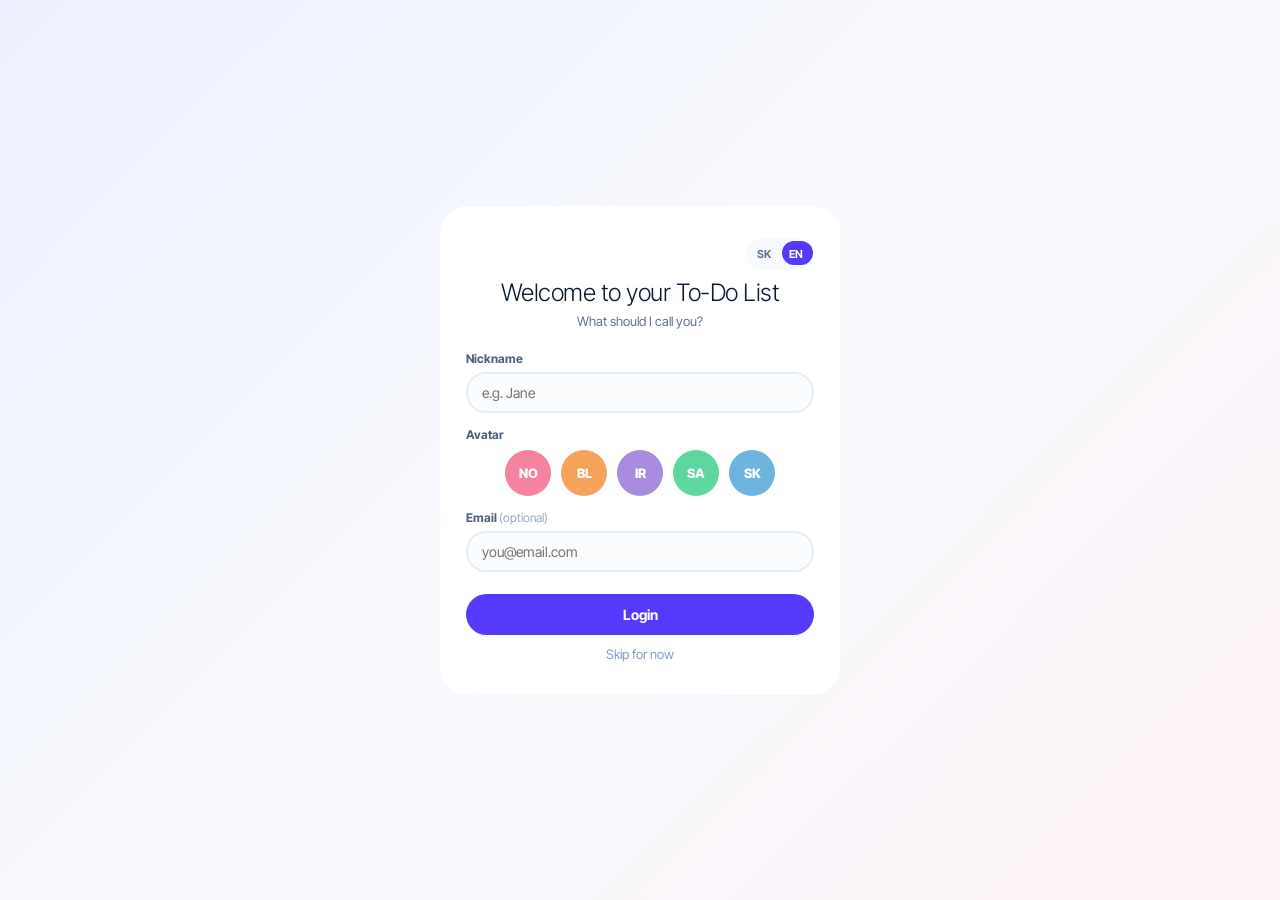
==== commit a1cf351c: "Hide task creation behind a "+ Create new" toggle in List view List view now shows mostly the task l" ====
--- a/todo-tracker/html/index.html
+++ b/todo-tracker/html/index.html
@@ -77,72 +77,76 @@
   </div>
 
   <div class="view active" id="view-list">
-    <div class="input-row">
-      <input type="text" id="taskInput" data-i18n-placeholder="taskInputPlaceholder" placeholder="Napíš novú úlohu...">
-      <button type="button" class="mic-btn" id="micBtn" data-i18n-title="micTitle" title="Hlasové pridanie úlohy">
-        <svg viewBox="0 0 24 24"><path d="M12 15a3 3 0 0 0 3-3V6a3 3 0 0 0-6 0v6a3 3 0 0 0 3 3z"/><path d="M19 11a7 7 0 0 1-14 0"/><line x1="12" y1="18" x2="12" y2="22"/></svg>
-      </button>
-      <input type="date" id="dateInput">
-    </div>
-
-    <button type="button" class="more-options-toggle" id="moreOptionsToggle" data-i18n="moreOptionsShow">+ Priorita, kategória, poznámka</button>
-
-    <div class="more-options" id="moreOptionsBox">
-      <div class="more-options-row">
-        <select class="priority-select" id="prioritySelect">
-          <option value="low" data-i18n="priorityLow">Nízka priorita</option>
-          <option value="medium" selected data-i18n="priorityMedium">Stredná priorita</option>
-          <option value="high" data-i18n="priorityHigh">Vysoká priorita</option>
+    <button type="button" class="create-new-toggle" id="createNewToggle">+ Vytvoriť novú</button>
+
+    <div class="create-new-box" id="createNewBox">
+      <div class="input-row">
+        <input type="text" id="taskInput" data-i18n-placeholder="taskInputPlaceholder" placeholder="Napíš novú úlohu...">
+        <button type="button" class="mic-btn" id="micBtn" data-i18n-title="micTitle" title="Hlasové pridanie úlohy">
+          <svg viewBox="0 0 24 24"><path d="M12 15a3 3 0 0 0 3-3V6a3 3 0 0 0-6 0v6a3 3 0 0 0 3 3z"/><path d="M19 11a7 7 0 0 1-14 0"/><line x1="12" y1="18" x2="12" y2="22"/></svg>
+        </button>
+        <input type="date" id="dateInput">
+      </div>
+
+      <button type="button" class="more-options-toggle" id="moreOptionsToggle">+ Priorita, kategória, poznámka</button>
+
+      <div class="more-options" id="moreOptionsBox">
+        <div class="more-options-row">
+          <select class="priority-select" id="prioritySelect">
+            <option value="low" data-i18n="priorityLow">Nízka priorita</option>
+            <option value="medium" selected data-i18n="priorityMedium">Stredná priorita</option>
+            <option value="high" data-i18n="priorityHigh">Vysoká priorita</option>
+          </select>
+          <select class="category-select" id="categorySelect">
+            <option value="" data-i18n="categoryPlaceholder">Bez kategórie</option>
+            <option value="work" data-i18n="categoryWork">💼 Práca</option>
+            <option value="household" data-i18n="categoryHousehold">🏠 Domácnosť</option>
+            <option value="health" data-i18n="categoryHealth">❤️ Zdravie</option>
+            <option value="family" data-i18n="categoryFamily">👨‍👩‍👧 Rodina</option>
+            <option value="personal" data-i18n="categoryPersonal">🧘 Osobné</option>
+            <option value="finance" data-i18n="categoryFinance">💰 Financie</option>
+            <option value="shopping" data-i18n="categoryShopping">🛒 Nákupy</option>
+          </select>
+        </div>
+        <textarea class="notes-textarea" id="notesInput" data-i18n-placeholder="notesPlaceholder" placeholder="Poznámka k úlohe (voliteľné)"></textarea>
+      </div>
+
+      <div class="recurrence-row">
+        <select class="recurrence-select" id="recurrenceSelect">
+          <option value="none" data-i18n="recurrenceNone">Bez opakovania</option>
+          <option value="daily" data-i18n="recurrenceDaily">Každý deň</option>
+          <option value="weekly" data-i18n="recurrenceWeekly">Raz týždenne (rovnaký deň)</option>
+          <option value="custom" data-i18n="recurrenceCustom">Vlastné dni</option>
         </select>
-        <select class="category-select" id="categorySelect">
-          <option value="" data-i18n="categoryPlaceholder">Bez kategórie</option>
-          <option value="work" data-i18n="categoryWork">💼 Práca</option>
-          <option value="household" data-i18n="categoryHousehold">🏠 Domácnosť</option>
-          <option value="health" data-i18n="categoryHealth">❤️ Zdravie</option>
-          <option value="family" data-i18n="categoryFamily">👨‍👩‍👧 Rodina</option>
-          <option value="personal" data-i18n="categoryPersonal">🧘 Osobné</option>
-          <option value="finance" data-i18n="categoryFinance">💰 Financie</option>
-          <option value="shopping" data-i18n="categoryShopping">🛒 Nákupy</option>
-        </select>
-      </div>
-      <textarea class="notes-textarea" id="notesInput" data-i18n-placeholder="notesPlaceholder" placeholder="Poznámka k úlohe (voliteľné)"></textarea>
-    </div>
-
-    <div class="recurrence-row">
-      <select class="recurrence-select" id="recurrenceSelect">
-        <option value="none" data-i18n="recurrenceNone">Bez opakovania</option>
-        <option value="daily" data-i18n="recurrenceDaily">Každý deň</option>
-        <option value="weekly" data-i18n="recurrenceWeekly">Raz týždenne (rovnaký deň)</option>
-        <option value="custom" data-i18n="recurrenceCustom">Vlastné dni</option>
-      </select>
-    </div>
-
-    <div class="custom-days-row" id="customDaysRow">
-      <button type="button" class="day-chip" data-day="1" data-i18n="dayMon">Po</button>
-      <button type="button" class="day-chip" data-day="2" data-i18n="dayTue">Ut</button>
-      <button type="button" class="day-chip" data-day="3" data-i18n="dayWed">St</button>
-      <button type="button" class="day-chip" data-day="4" data-i18n="dayThu">Št</button>
-      <button type="button" class="day-chip" data-day="5" data-i18n="dayFri">Pi</button>
-      <button type="button" class="day-chip" data-day="6" data-i18n="daySat">So</button>
-      <button type="button" class="day-chip" data-day="0" data-i18n="daySun">Ne</button>
-    </div>
-
-    <button id="addBtn" data-i18n="addBtn">Pridať</button>
-
-    <div class="quick-suggestions" id="quickSuggestions"></div>
-
-    <div class="custom-chip-form" id="customChipForm">
-      <div class="custom-chip-form-row">
-        <input type="text" class="subtask-add-input" id="customChipInput" data-i18n-placeholder="customChipPlaceholder" placeholder="napr. Zalej kvety">
-        <select class="edit-priority-select" id="customChipPrioritySelect">
-          <option value="low" data-i18n="priorityLow">Nízka priorita</option>
-          <option value="medium" selected data-i18n="priorityMedium">Stredná priorita</option>
-          <option value="high" data-i18n="priorityHigh">Vysoká priorita</option>
-        </select>
-      </div>
-      <div class="custom-chip-form-actions">
-        <button type="button" class="edit-cancel-btn" id="customChipCancelBtn" data-i18n="cancelBtn">Zrušiť</button>
-        <button type="button" class="custom-chip-save-btn" id="customChipSaveBtn" data-i18n="subtaskAdd">Pridať</button>
+      </div>
+
+      <div class="custom-days-row" id="customDaysRow">
+        <button type="button" class="day-chip" data-day="1" data-i18n="dayMon">Po</button>
+        <button type="button" class="day-chip" data-day="2" data-i18n="dayTue">Ut</button>
+        <button type="button" class="day-chip" data-day="3" data-i18n="dayWed">St</button>
+        <button type="button" class="day-chip" data-day="4" data-i18n="dayThu">Št</button>
+        <button type="button" class="day-chip" data-day="5" data-i18n="dayFri">Pi</button>
+        <button type="button" class="day-chip" data-day="6" data-i18n="daySat">So</button>
+        <button type="button" class="day-chip" data-day="0" data-i18n="daySun">Ne</button>
+      </div>
+
+      <button id="addBtn" data-i18n="addBtn">Pridať</button>
+
+      <div class="quick-suggestions" id="quickSuggestions"></div>
+
+      <div class="custom-chip-form" id="customChipForm">
+        <div class="custom-chip-form-row">
+          <input type="text" class="subtask-add-input" id="customChipInput" data-i18n-placeholder="customChipPlaceholder" placeholder="napr. Zalej kvety">
+          <select class="edit-priority-select" id="customChipPrioritySelect">
+            <option value="low" data-i18n="priorityLow">Nízka priorita</option>
+            <option value="medium" selected data-i18n="priorityMedium">Stredná priorita</option>
+            <option value="high" data-i18n="priorityHigh">Vysoká priorita</option>
+          </select>
+        </div>
+        <div class="custom-chip-form-actions">
+          <button type="button" class="edit-cancel-btn" id="customChipCancelBtn" data-i18n="cancelBtn">Zrušiť</button>
+          <button type="button" class="custom-chip-save-btn" id="customChipSaveBtn" data-i18n="subtaskAdd">Pridať</button>
+        </div>
       </div>
     </div>
 
--- a/todo-tracker/css/style.css
+++ b/todo-tracker/css/style.css
@@ -152,6 +152,34 @@
   .view { display: none; }
   .view.active { display: block; }
 
+  /* Celá sekcia na vytvorenie novej úlohy je schovaná za týmto tlačidlom - List view tak
+     na prvý pohľad ukazuje hlavne zoznam úloh, nie formulár na pridávanie. */
+  .create-new-toggle {
+    display: block;
+    width: 100%;
+    background: #f8fafd;
+    border: 2px dashed #c9c2fb;
+    color: #533afd;
+    font-size: 14px;
+    font-weight: 700;
+    padding: 12px;
+    border-radius: 999px;
+    cursor: pointer;
+    margin-bottom: 16px;
+  }
+
+  .create-new-toggle:hover {
+    background: #e8e9ff;
+  }
+
+  .create-new-box {
+    display: none;
+  }
+
+  .create-new-box.visible {
+    display: block;
+  }
+
   .input-row {
     display: flex;
     flex-wrap: wrap;
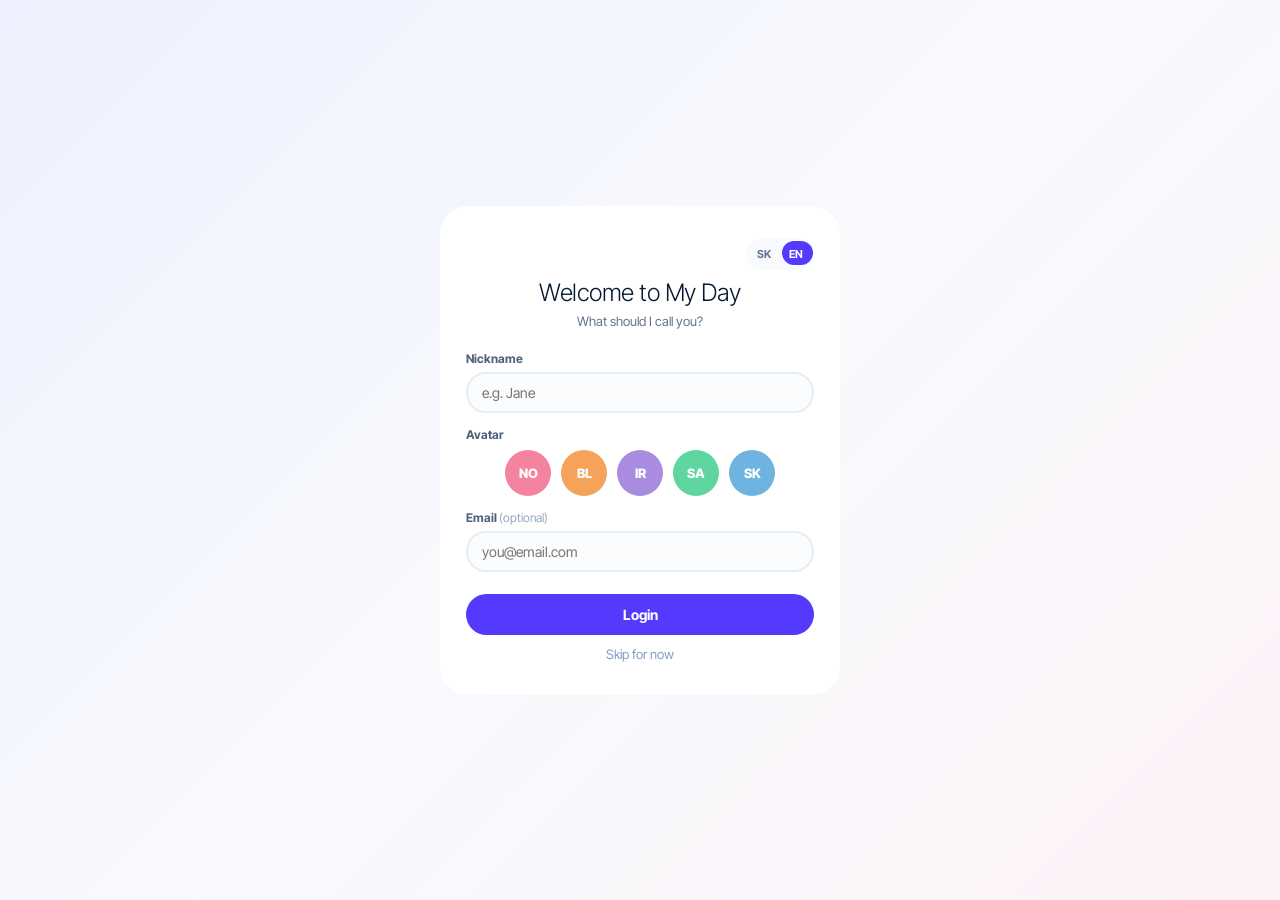
==== commit 16d86447: "Rename app to "My Day" and redesign Overview tab The app has grown well past a plain to-do list - st" ====
--- a/todo-tracker/html/index.html
+++ b/todo-tracker/html/index.html
@@ -3,7 +3,7 @@
 <head>
 <meta charset="UTF-8">
 <meta name="viewport" content="width=device-width, initial-scale=1.0">
-<title>To-Do List</title>
+<title>My Day</title>
 <link rel="icon" type="image/svg+xml" href="favicon.svg">
 <link rel="manifest" href="manifest.json">
 <link rel="apple-touch-icon" href="apple-touch-icon.png">
@@ -11,7 +11,7 @@
 <meta name="mobile-web-app-capable" content="yes">
 <meta name="apple-mobile-web-app-capable" content="yes">
 <meta name="apple-mobile-web-app-status-bar-style" content="default">
-<meta name="apple-mobile-web-app-title" content="To-Do List">
+<meta name="apple-mobile-web-app-title" content="My Day">
 <link rel="preconnect" href="https://fonts.googleapis.com">
 <link rel="preconnect" href="https://fonts.gstatic.com" crossorigin>
 <link href="https://fonts.googleapis.com/css2?family=Inter+Tight:wght@300;400;500;600;700&display=swap" rel="stylesheet">
@@ -27,7 +27,7 @@
       <button type="button" class="lang-btn active" data-lang="en">EN</button>
     </div>
     <div class="welcome-avatar-preview empty" id="welcomeAvatarPreview"></div>
-    <h2 data-i18n="welcomeTitle">Vitaj v To-Do zozname</h2>
+    <h2 data-i18n="welcomeTitle">Vitaj v aplikácii Môj deň</h2>
     <p data-i18n="welcomeSubtitle">Ako ťa mám volať?</p>
 
     <div class="recent-logins" id="recentLoginsBox" style="display:none;">
@@ -68,18 +68,40 @@
     </div>
   </div>
 
-  <h1 data-i18n="appTitle">Môj To-Do zoznam</h1>
+  <h1 data-i18n="appTitle">Môj deň</h1>
 
   <div class="tabs">
-    <button class="tab-btn active" data-tab="list" data-i18n="tabList">Zoznam</button>
-    <button class="tab-btn" data-tab="calendar" data-i18n="tabCalendar">Kalendár</button>
+    <button class="tab-btn active" data-tab="calendar" data-i18n="tabCalendar">Kalendár</button>
+    <button class="tab-btn" data-tab="list" data-i18n="tabList">Zoznam</button>
     <button class="tab-btn" data-tab="badges" data-i18n="tabBadges">Prehľad</button>
   </div>
 
-  <div class="view active" id="view-list">
+  <div class="view active" id="view-calendar">
+    <div class="cal-header">
+      <button id="prevMonth">‹</button>
+      <span id="calMonthLabel"></span>
+      <button id="nextMonth">›</button>
+    </div>
+    <div class="cal-grid" id="calGrid"></div>
+    <div class="cal-legend">
+      <span><span class="legend-dot" style="background:#a8e6c9;"></span><span data-i18n="calLegendFull">Celý deň splnený</span></span>
+      <span><span class="legend-dot" style="background:#e8e9ff;"></span><span data-i18n="calLegendPartial">Čiastočne splnený</span></span>
+    </div>
+
+    <div class="cal-day-preview" id="calDayPreview">
+      <div class="cal-day-preview-header">
+        <div class="cal-day-preview-label" id="calDayPreviewLabel"></div>
+        <button type="button" class="cal-day-add-btn" id="calDayAddBtn" data-i18n="calAddTask">+ Pridať úlohu</button>
+      </div>
+      <ul class="cal-day-preview-list" id="calDayPreviewList"></ul>
+    </div>
+  </div>
+
+  <div class="view" id="view-list">
     <button type="button" class="create-new-toggle" id="createNewToggle">+ Vytvoriť novú</button>
 
     <div class="create-new-box" id="createNewBox">
+     <div class="create-new-inner">
       <div class="input-row">
         <input type="text" id="taskInput" data-i18n-placeholder="taskInputPlaceholder" placeholder="Napíš novú úlohu...">
         <button type="button" class="mic-btn" id="micBtn" data-i18n-title="micTitle" title="Hlasové pridanie úlohy">
@@ -148,6 +170,7 @@
           <button type="button" class="custom-chip-save-btn" id="customChipSaveBtn" data-i18n="subtaskAdd">Pridať</button>
         </div>
       </div>
+     </div>
     </div>
 
     <div class="search-row">
@@ -214,52 +237,31 @@
     <div class="stats" id="stats"></div>
   </div>
 
-  <div class="view" id="view-calendar">
-    <div class="cal-header">
-      <button id="prevMonth">‹</button>
-      <span id="calMonthLabel"></span>
-      <button id="nextMonth">›</button>
-    </div>
-    <div class="cal-grid" id="calGrid"></div>
-    <div class="cal-legend">
-      <span><span class="legend-dot" style="background:#a8e6c9;"></span><span data-i18n="calLegendFull">Celý deň splnený</span></span>
-      <span><span class="legend-dot" style="background:#e8e9ff;"></span><span data-i18n="calLegendPartial">Čiastočne splnený</span></span>
-    </div>
-
-    <div class="cal-day-preview" id="calDayPreview">
-      <div class="cal-day-preview-header">
-        <div class="cal-day-preview-label" id="calDayPreviewLabel"></div>
-        <button type="button" class="cal-day-add-btn" id="calDayAddBtn" data-i18n="calAddTask">+ Pridať úlohu</button>
-      </div>
-      <ul class="cal-day-preview-list" id="calDayPreviewList"></ul>
-    </div>
-  </div>
-
   <div class="view" id="view-badges">
-    <div class="rings-summary">
-      <svg viewBox="0 0 96 96">
+    <div class="overview-hero">
+      <svg class="hero-rings" viewBox="0 0 96 96">
         <circle class="ring-track" cx="48" cy="48" r="42" stroke="#d7f5e6" />
         <circle class="ring-progress" id="ringToday" cx="48" cy="48" r="42" stroke="#2ecc82" />
         <circle class="ring-track" cx="48" cy="48" r="30" stroke="#ffe9d6" />
-        <circle class="ring-progress" id="ringStreak" cx="48" cy="48" r="30" stroke="#f5a25a" />
-        <circle class="ring-track" cx="48" cy="48" r="18" stroke="#e6ddfa" />
-        <circle class="ring-progress" id="ringTotal" cx="48" cy="48" r="18" stroke="#a98be0" />
+        <circle class="ring-progress" id="ringStreak" cx="48" cy="48" r="30" stroke="#ff8a3d" />
+        <circle class="ring-track" cx="48" cy="48" r="18" stroke="#efeafd" />
+        <circle class="ring-progress" id="ringTotal" cx="48" cy="48" r="18" stroke="#7c3aed" />
       </svg>
-      <div class="rings-legend">
-        <div class="rings-legend-item">
-          <span class="rings-legend-dot" style="background:#2ecc82;"></span>
+      <div class="hero-stats">
+        <div class="hero-stat-row">
+          <span class="hero-dot" style="background:#2ecc82;"></span>
           <span data-i18n="ringsToday">Dnešné úlohy</span>
-          <span class="rings-legend-value" id="legendToday">0/0</span>
-        </div>
-        <div class="rings-legend-item">
-          <span class="rings-legend-dot" style="background:#f5a25a;"></span>
+          <span class="hero-stat-value" id="legendToday">0/0</span>
+        </div>
+        <div class="hero-stat-row">
+          <span class="hero-dot" style="background:#ff8a3d;"></span>
           <span data-i18n="ringsStreak">Séria dní v rade</span>
-          <span class="rings-legend-value" id="legendStreak">0</span>
-        </div>
-        <div class="rings-legend-item">
-          <span class="rings-legend-dot" style="background:#a98be0;"></span>
+          <span class="hero-stat-value" id="legendStreak">0</span>
+        </div>
+        <div class="hero-stat-row">
+          <span class="hero-dot" style="background:#7c3aed;"></span>
           <span data-i18n="ringsTotal">Splnené spolu</span>
-          <span class="rings-legend-value" id="legendTotal">0</span>
+          <span class="hero-stat-value" id="legendTotal">0</span>
         </div>
       </div>
     </div>
@@ -276,7 +278,14 @@
       </div>
     </div>
 
-    <div class="badges-grid" id="badgesGrid"></div>
+    <div class="badge-path">
+      <div class="badge-path-label" data-i18n="ringsStreak">Séria dní v rade</div>
+      <div class="badge-path-track" id="badgeTrackStreak"></div>
+    </div>
+    <div class="badge-path">
+      <div class="badge-path-label" data-i18n="ringsTotal">Splnené spolu</div>
+      <div class="badge-path-track" id="badgeTrackTotal"></div>
+    </div>
 
     <div class="heatmap-section">
       <div class="heatmap-title" data-i18n="heatmapTitle">Aktivita za posledných 14 dní</div>
--- a/todo-tracker/css/style.css
+++ b/todo-tracker/css/style.css
@@ -13,7 +13,7 @@
   /* Jemné, rýchle prechody na všetkých interaktívnych a kartových prvkoch.
      Zámerne krátke (120-180ms) a bez "odrazu", nech appka pôsobí plynulo, nie hravo-prehnane. */
   button, .quick-chip, .day-chip, .filter-btn, .tab-btn, .avatar-option,
-  .badge, li.task, .cal-day, .success-card, .recent-login-item,
+  .badge-node, li.task, .cal-day, .success-card, .recent-login-item,
   .text-field, .search-input, .priority-select, .category-select, .notes-textarea,
   .recurrence-select {
     transition: background-color 0.15s ease, border-color 0.15s ease,
@@ -172,12 +172,29 @@
     background: #e8e9ff;
   }
 
+  /* Plynulé rozbalenie/zbalenie namiesto okamžitého skoku display:none/block. Obsah má premenlivú
+     (a niekedy sa ešte meniacu - vnorené "+ Priorita, kategória, poznámka" atď.) výšku, takže
+     namiesto hádania pevného max-height (to by pri oveľa nižšom reálnom obsahu spôsobilo, že
+     väčšina prechodu "nič nerobí" a skutočné zbalenie by pôsobilo uponáhľane až na konci) používame
+     CSS grid trik s `grid-template-rows: 0fr → 1fr` - ten vie plynulo animovať do/z prirodzenej
+     výšky obsahu bez potreby poznať jej presnú hodnotu. */
   .create-new-box {
-    display: none;
+    display: grid;
+    grid-template-rows: 0fr;
+    opacity: 0;
+    margin-bottom: 0;
+    transition: grid-template-rows 0.35s ease, opacity 0.3s ease, margin-bottom 0.3s ease;
   }
 
   .create-new-box.visible {
-    display: block;
+    grid-template-rows: 1fr;
+    opacity: 1;
+    margin-bottom: 16px;
+  }
+
+  .create-new-inner {
+    overflow: hidden;
+    min-height: 0;
   }
 
   .input-row {
@@ -679,12 +696,41 @@
     color: #7ec9a8;
   }
 
+  /* Text úlohy a kategória/tlačidlá sú v samostatných riadkoch (nie v jednom flex riadku, ktorý
+     by sa pri dlhšom texte lámal) - kategória a Edit/Delete tak majú vždy vlastný, predvídateľný
+     riadok pod textom namiesto toho, aby "plávali" uprostred výšky zalomeného textu s prázdnym
+     miestom navyše vpravo. */
+  .task-body {
+    flex: 1;
+    min-width: 0;
+    display: flex;
+    flex-direction: column;
+    gap: 6px;
+  }
+
+  /* Bez kategórie (nič na ukázanie pod textom) sa vrátime na jeden kompaktný riadok -
+     text + Edit/Delete vedľa seba, vertikálne vycentrované, rovnako ako pri krátkej úlohe
+     bez akýchkoľvek extra informácií. */
+  .task-body.task-body-compact {
+    flex-direction: row;
+    align-items: center;
+  }
+
+  .task-body.task-body-compact .task-text {
+    flex: 1;
+    min-width: 0;
+  }
+
   .task-text {
-    flex: 1;
-    min-width: 90px;
     font-size: 14px;
     word-break: break-word;
     color: #061b31;
+  }
+
+  .task-meta-row {
+    display: flex;
+    align-items: center;
+    gap: 8px;
   }
 
   .checkbox {
@@ -928,20 +974,20 @@
     padding: 10px 0;
   }
 
-  /* --- Odznaky: kruhové "rings" v štýle Activity --- */
-
-  .rings-summary {
+  /* --- Prehľad: hero s prstencami dnešného stavu --- */
+
+  .overview-hero {
     display: flex;
     align-items: center;
     gap: 20px;
-    background: #f8fafd;
+    background: radial-gradient(120% 140% at 20% 15%, #fdf2f8 0%, #f4f4fe 45%, #f8fafd 100%);
     border: 1px solid #e5edf5;
     border-radius: 24px;
     padding: 20px;
     margin-bottom: 22px;
   }
 
-  .rings-summary svg {
+  .hero-rings {
     width: 96px;
     height: 96px;
     flex-shrink: 0;
@@ -960,115 +1006,130 @@
     transition: stroke-dashoffset 0.6s ease;
   }
 
-  .rings-legend {
+  .hero-stats {
     display: flex;
     flex-direction: column;
+    gap: 9px;
+    font-size: 12px;
+  }
+
+  .hero-stat-row {
+    display: flex;
+    align-items: center;
     gap: 8px;
-    font-size: 12px;
-  }
-
-  .rings-legend-item {
-    display: flex;
-    align-items: center;
-    gap: 8px;
     color: #64748d;
     font-weight: 600;
   }
 
-  .rings-legend-dot {
+  .hero-dot {
     width: 9px;
     height: 9px;
     border-radius: 50%;
     flex-shrink: 0;
   }
 
-  .rings-legend-value {
+  .hero-stat-value {
     margin-left: auto;
-    color: #64748d;
-    font-weight: 700;
-  }
-
-  .badges-grid {
-    display: grid;
-    grid-template-columns: repeat(3, 1fr);
-    gap: 12px;
-    margin-bottom: 24px;
-  }
-
-  .badge {
-    background: #f8fafd;
-    border: 1px solid #e5edf5;
-    border-radius: 20px;
-    padding: 14px 6px 12px;
-    text-align: center;
-  }
-
-  .badge.unlocked {
-    background: #fffdfa;
-    border-color: #e5edf5;
-  }
-
-  .badge-ring {
-    width: 54px;
-    height: 54px;
-    margin: 0 auto 8px;
+    color: #061b31;
+    font-weight: 700;
+  }
+
+  /* --- Odznaky ako "cesta" míľnikov - poradie je skutočná rastúca postupnosť
+     cieľov (3 -> 7 -> 14 -> 30 dní; 10 -> 50 -> 100 -> 200 úloh), takže dáva
+     zmysel ju zobraziť ako trasu s prejdenou a nadchádzajúcou časťou, nie ako
+     rovnocennú mriežku dlaždíc. --- */
+
+  .badge-path {
+    margin-bottom: 22px;
+  }
+
+  .badge-path-label {
+    font-size: 12px;
+    font-weight: 700;
+    color: #64748d;
+    margin-bottom: 12px;
+  }
+
+  .badge-path-track {
     position: relative;
-  }
-
-  .badge-ring svg {
-    width: 100%;
-    height: 100%;
-    transform: rotate(-90deg);
-  }
-
-  .badge-ring-value {
+    display: flex;
+    justify-content: space-between;
+    padding: 0 4px;
+  }
+
+  .badge-path-track::before {
+    content: '';
     position: absolute;
-    inset: 0;
-    display: flex;
-    align-items: center;
-    justify-content: center;
-    font-size: 12px;
-    font-weight: 800;
-    color: #50617a;
-  }
-
-  .badge.unlocked .badge-ring-value {
-    color: #ffffff;
-  }
-
-  .ring-check-circle {
+    left: 16px;
+    right: 16px;
+    top: 16px;
+    height: 3px;
+    background: #eef1f6;
+    border-radius: 3px;
+  }
+
+  .badge-path-fill {
+    position: absolute;
+    left: 16px;
+    top: 16px;
+    height: 3px;
+    border-radius: 3px;
+    transition: width 0.6s ease;
+  }
+
+  .badge-node {
+    position: relative;
+    z-index: 1;
+    display: flex;
+    flex-direction: column;
+    align-items: center;
+    gap: 7px;
+    flex: 1;
+    min-width: 0;
+  }
+
+  .badge-node-dot {
     width: 34px;
     height: 34px;
     border-radius: 50%;
+    background: #ffffff;
+    border: 2px dashed #d9dfe9;
     display: flex;
     align-items: center;
     justify-content: center;
   }
 
-  .check-icon {
+  .badge-node.unlocked .badge-node-dot {
+    border-style: solid;
+    border-color: transparent;
+  }
+
+  .unlocked-badge-icon {
     width: 16px;
     height: 16px;
-    fill: none;
-    stroke: #ffffff;
-    stroke-width: 3;
-    stroke-linecap: round;
-    stroke-linejoin: round;
-  }
-
-  .badge-name {
-    font-size: 11px;
-    font-weight: 700;
-    color: #64748d;
-  }
-
-  .badge:not(.unlocked) .badge-name {
+    fill: #ffffff;
+  }
+
+  .badge-node-fraction {
+    font-size: 9px;
+    font-weight: 800;
     color: #839bc8;
   }
 
-  .badge-desc {
+  .badge-node-name {
     font-size: 10px;
-    color: #64748d;
-    margin-top: 2px;
+    font-weight: 700;
+    color: #839bc8;
+    text-align: center;
+    line-height: 1.25;
+  }
+
+  .badge-node.unlocked .badge-node-name {
+    color: #64748d;
+  }
+
+  .badge-node.just-unlocked .badge-node-dot {
+    animation: badgePop 0.5s ease;
   }
 
   /* --- Welcome obrazovka --- */
@@ -1483,10 +1544,6 @@
     100% { transform: scale(1); }
   }
 
-  .badge.just-unlocked {
-    animation: badgePop 0.5s ease;
-  }
-
   /* --- Avatar postavičky na výber --- */
   .avatar-options {
     display: flex;
@@ -1758,8 +1815,7 @@
 
   .task-main-row {
     display: flex;
-    align-items: center;
-    flex-wrap: wrap;
+    align-items: flex-start;
     gap: 10px;
     width: 100%;
   }
@@ -1828,9 +1884,12 @@
     border: 2px solid #e5edf5;
     border-radius: 14px;
     font-size: 13px;
+    font-family: inherit;
     background: #ffffff;
     color: #061b31;
     font-weight: 600;
+    resize: none;
+    overflow: hidden;
   }
 
   .edit-form-row {
@@ -1874,6 +1933,7 @@
     color: #061b31;
     resize: vertical;
     min-height: 40px;
+    overflow: hidden;
   }
 
   .edit-form-actions {
@@ -1916,7 +1976,7 @@
   }
 
   .task-details.visible {
-    max-height: 600px;
+    max-height: 2000px;
     opacity: 1;
     margin-top: 8px;
   }
